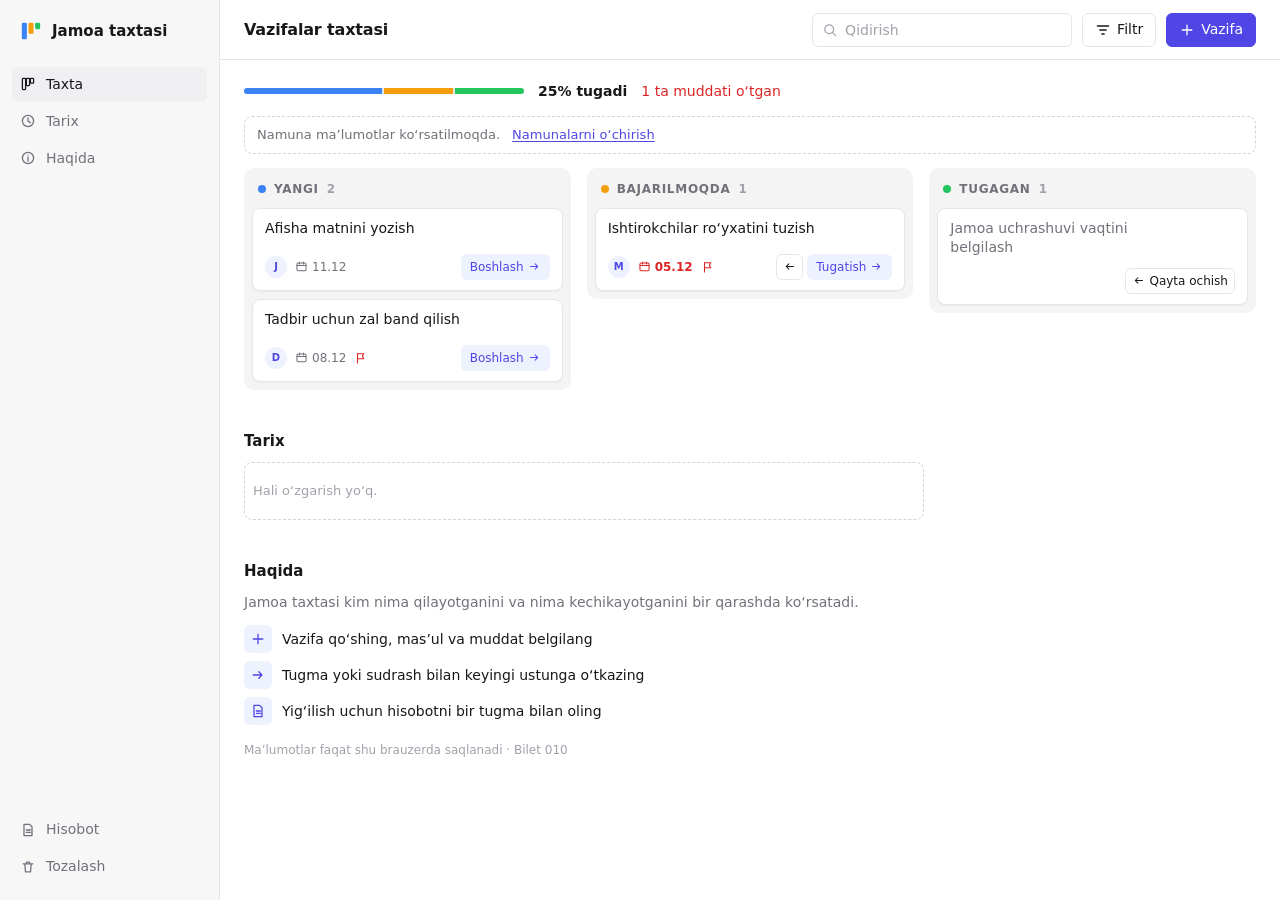
==== index.html @ febeae32 "dizayn v3: ilova ko'rinishi, oq minimal uslub, kam matn - chap menyu, yuqori panel (qidiruv, filtr, " ====
<!doctype html>
<html lang="uz">
<head>
  <meta charset="utf-8">
  <meta name="viewport" content="width=device-width, initial-scale=1, viewport-fit=cover">
  <title>Jamoa taxtasi</title>
  <meta name="description" content="Jamoa vazifalarini Yangi, Bajarilmoqda va Tugagan ustunlarida kuzatish (Bilet 010).">
  <link rel="stylesheet" href="style.css">
</head>
<body>
  <a class="skip" href="#taxta">Taxtaga o‘tish</a>

  <div class="app">
    <!-- Chap menyu -->
    <aside class="side">
      <a class="brand" href="#taxta">
        <svg class="brand__mark" viewBox="0 0 24 24" aria-hidden="true">
          <rect x="2" y="3" width="5.5" height="18" rx="1.5" class="m1"/>
          <rect x="9.25" y="3" width="5.5" height="12" rx="1.5" class="m2"/>
          <rect x="16.5" y="3" width="5.5" height="7" rx="1.5" class="m3"/>
        </svg>
        Jamoa taxtasi
      </a>

      <nav class="nav" aria-label="Asosiy menyu">
        <ul>
          <li><a href="#taxta" aria-current="true">
            <svg viewBox="0 0 20 20" aria-hidden="true"><rect x="3" y="3" width="4" height="14" rx="1"/><rect x="8" y="3" width="4" height="9" rx="1"/><rect x="13" y="3" width="4" height="6" rx="1"/></svg>
            Taxta</a></li>
          <li><a href="#tarix">
            <svg viewBox="0 0 20 20" aria-hidden="true"><circle cx="10" cy="10" r="7"/><path d="M10 6v4l3 2"/></svg>
            Tarix</a></li>
          <li><a href="#haqida">
            <svg viewBox="0 0 20 20" aria-hidden="true"><circle cx="10" cy="10" r="7"/><path d="M10 9v5M10 6.5v.01"/></svg>
            Haqida</a></li>
        </ul>
      </nav>

      <div class="side__foot">
        <button type="button" id="report-open" class="side-btn">
          <svg viewBox="0 0 20 20" aria-hidden="true"><path d="M5 3h7l3 3v11H5z"/><path d="M8 10h5M8 13h5"/></svg>
          Hisobot</button>
        <button type="button" id="reset" class="side-btn">
          <svg viewBox="0 0 20 20" aria-hidden="true"><path d="M4 6h12M8 6V4h4v2M6 6l.8 10h6.4L14 6"/></svg>
          Tozalash</button>
        <div id="reset-confirm" class="confirm" hidden>
          <p>Barcha vazifalar o‘chirilsinmi?</p>
          <div class="confirm__row">
            <button type="button" id="reset-yes" class="btn btn--danger btn--sm">O‘chirish</button>
            <button type="button" id="reset-no" class="btn btn--sm">Bekor</button>
          </div>
        </div>
      </div>
    </aside>

    <div class="main">
      <!-- Yuqori panel -->
      <header class="topbar">
        <h1 id="board-title">Vazifalar taxtasi</h1>

        <div class="search">
          <label for="f-q" class="sr-only">Qidirish</label>
          <svg viewBox="0 0 20 20" aria-hidden="true"><circle cx="9" cy="9" r="5.5"/><path d="M13 13l4 4"/></svg>
          <input id="f-q" type="search" autocomplete="off" placeholder="Qidirish">
        </div>

        <div class="filter-wrap">
          <button type="button" id="filter-btn" class="btn" aria-expanded="false" aria-controls="filter-pop">
            <svg viewBox="0 0 20 20" aria-hidden="true"><path d="M3 5h14M6 10h8M8.5 15h3"/></svg>
            Filtr <span id="filter-count" class="count-badge" hidden></span>
          </button>
          <div id="filter-pop" class="pop" hidden>
            <div class="field">
              <label for="f-who" class="field-label">Mas’ul</label>
              <select id="f-who"><option value="">Hammasi</option></select>
            </div>
            <div class="field">
              <label for="f-pr" class="field-label">Muhimlik</label>
              <select id="f-pr">
                <option value="">Hammasi</option>
                <option value="yuqori">Yuqori</option>
                <option value="orta">O‘rta</option>
                <option value="past">Past</option>
              </select>
            </div>
            <button type="button" id="f-clear" class="btn btn--sm" hidden>Filtrni tozalash</button>
          </div>
        </div>

        <button type="button" id="add-open" class="btn btn--primary add-btn">
          <svg viewBox="0 0 20 20" aria-hidden="true"><path d="M10 4v12M4 10h12"/></svg>
          <span>Vazifa</span>
        </button>
      </header>

      <main class="content">
        <section id="taxta" class="board" aria-labelledby="board-title">
          <div class="statusbar">
            <div class="progress__bar" aria-hidden="true">
              <span id="seg-new" class="seg seg--new"></span>
              <span id="seg-doing" class="seg seg--doing"></span>
              <span id="seg-done" class="seg seg--done"></span>
            </div>
            <span id="progress-text" class="progress-text">—</span>
            <span id="late-chip" class="late-chip" hidden></span>
            <span id="f-result" class="f-result" aria-live="polite"></span>
          </div>

          <div id="sample-note" class="banner" hidden>
            <span>Namuna ma’lumotlar ko‘rsatilmoqda.</span>
            <button type="button" id="sample-clear" class="link-btn">Namunalarni o‘chirish</button>
          </div>
          <p id="storage-warning" class="banner banner--error" hidden>Brauzer xotirasi ishlamayapti — o‘zgarishlar saqlanmaydi.</p>

          <div class="tabs" role="tablist" aria-label="Ustunlar">
            <button type="button" role="tab" id="tab-new" class="tab" data-tab="new" aria-controls="col-new">Yangi <span id="tc-new">0</span></button>
            <button type="button" role="tab" id="tab-doing" class="tab" data-tab="doing" aria-controls="col-doing">Bajarilmoqda <span id="tc-doing">0</span></button>
            <button type="button" role="tab" id="tab-done" class="tab" data-tab="done" aria-controls="col-done">Tugagan <span id="tc-done">0</span></button>
          </div>

          <div class="columns" id="columns" data-tab="new">
            <section class="col col--new" id="col-new" aria-labelledby="h-new" data-status="new">
              <header class="col__head">
                <h2 id="h-new"><span class="dot" aria-hidden="true"></span>Yangi</h2>
                <span class="col__count" id="count-new" aria-label="Yangi ustunidagi vazifalar soni">0</span>
              </header>
              <ul class="list" id="list-new"></ul>
            </section>
            <section class="col col--doing" id="col-doing" aria-labelledby="h-doing" data-status="doing">
              <header class="col__head">
                <h2 id="h-doing"><span class="dot" aria-hidden="true"></span>Bajarilmoqda</h2>
                <span class="col__count" id="count-doing" aria-label="Bajarilmoqda ustunidagi vazifalar soni">0</span>
              </header>
              <ul class="list" id="list-doing"></ul>
            </section>
            <section class="col col--done" id="col-done" aria-labelledby="h-done" data-status="done">
              <header class="col__head">
                <h2 id="h-done"><span class="dot" aria-hidden="true"></span>Tugagan</h2>
                <span class="col__count" id="count-done" aria-label="Tugagan ustunidagi vazifalar soni">0</span>
              </header>
              <ul class="list" id="list-done"></ul>
            </section>
          </div>
        </section>

        <section id="tarix" class="section" aria-labelledby="history-title">
          <h2 id="history-title" class="section__title">Tarix</h2>
          <ol id="history-list" class="history"></ol>
        </section>

        <section id="haqida" class="section" aria-labelledby="about-title">
          <h2 id="about-title" class="section__title">Haqida</h2>
          <p class="about__lead">Jamoa taxtasi kim nima qilayotganini va nima kechikayotganini bir qarashda ko‘rsatadi.</p>
          <ul class="about">
            <li><span class="about__icon" aria-hidden="true"><svg viewBox="0 0 20 20"><path d="M10 4v12M4 10h12"/></svg></span>Vazifa qo‘shing, mas’ul va muddat belgilang</li>
            <li><span class="about__icon" aria-hidden="true"><svg viewBox="0 0 20 20"><path d="M4 10h11M11 6l4 4-4 4"/></svg></span>Tugma yoki sudrash bilan keyingi ustunga o‘tkazing</li>
            <li><span class="about__icon" aria-hidden="true"><svg viewBox="0 0 20 20"><path d="M5 3h7l3 3v11H5z"/><path d="M8 10h5M8 13h5"/></svg></span>Yig‘ilish uchun hisobotni bir tugma bilan oling</li>
          </ul>
          <p class="footnote">Ma’lumotlar faqat shu brauzerda saqlanadi · Bilet 010</p>
        </section>
      </main>
    </div>
  </div>

  <!-- Qo'shish / tahrirlash paneli -->
  <div id="drawer" class="drawer" hidden>
    <div class="drawer__backdrop" data-close></div>
    <aside class="drawer__panel" role="dialog" aria-modal="true" aria-labelledby="drawer-title">
      <div class="drawer__head">
        <h2 id="drawer-title">Yangi vazifa</h2>
        <button type="button" class="icon-btn" data-close aria-label="Yopish">
          <svg viewBox="0 0 20 20" aria-hidden="true"><path d="M5 5l10 10M15 5L5 15"/></svg>
        </button>
      </div>
      <form id="add-form" class="form" novalidate>
        <div class="field">
          <label for="title" class="field-label">Nom</label>
          <input id="title" name="title" type="text" autocomplete="off" maxlength="120"
                 placeholder="Masalan: Hisobotni tayyorlash" aria-describedby="title-error">
          <p id="title-error" class="error" role="alert"></p>
        </div>
        <div class="field">
          <label for="assignee" class="field-label">Mas’ul <span class="opt">ixtiyoriy</span></label>
          <input id="assignee" type="text" list="assignee-list" autocomplete="off" maxlength="40" aria-describedby="assignee-error">
          <p id="assignee-error" class="error" role="alert"></p>
        </div>
        <div class="form__row">
          <div class="field">
            <label for="priority" class="field-label">Muhimlik</label>
            <select id="priority">
              <option value="yuqori">Yuqori</option>
              <option value="orta" selected>O‘rta</option>
              <option value="past">Past</option>
            </select>
          </div>
          <div class="field">
            <label for="due" class="field-label">Muddat <span class="opt">ixtiyoriy</span></label>
            <input id="due" type="date" aria-describedby="due-error">
            <p id="due-error" class="error" role="alert"></p>
          </div>
        </div>
        <datalist id="assignee-list"></datalist>
        <div class="form__actions">
          <button type="submit" id="drawer-submit" class="btn btn--primary">Qo‘shish</button>
          <button type="button" class="btn" data-close>Bekor qilish</button>
        </div>
      </form>
    </aside>
  </div>

  <!-- Hisobot oynasi -->
  <div id="report" class="modal" hidden>
    <div class="modal__box" role="dialog" aria-modal="true" aria-labelledby="report-title">
      <div class="modal__head">
        <h2 id="report-title">Yig‘ilish uchun hisobot</h2>
        <button type="button" id="report-close" class="icon-btn" aria-label="Yopish">
          <svg viewBox="0 0 20 20" aria-hidden="true"><path d="M5 5l10 10M15 5L5 15"/></svg>
        </button>
      </div>
      <label for="report-text" class="sr-only">Hisobot matni</label>
      <textarea id="report-text" readonly rows="14"></textarea>
      <div class="modal__actions">
        <button type="button" id="report-copy" class="btn btn--primary">Nusxalash</button>
        <span id="report-msg" class="muted" role="status" aria-live="polite"></span>
      </div>
    </div>
  </div>

  <div id="toast" class="toast" role="status" aria-live="polite" hidden>
    <span id="toast-text"></span>
    <button type="button" id="toast-undo" class="toast__btn">Bekor qilish</button>
  </div>

  <script src="logic.js"></script>
  <script src="script.js"></script>
</body>
</html>
---- style.css ----
/* Jamoa taxtasi — ilova ko'rinishi, oq minimal uslub.
   Tuzilish: chap menyu | (yuqori panel + taxta). Rang faqat ma'no tashiganda. */
:root {
  --bg: #ffffff;
  --side: #f7f7f8;
  --lane: #f4f4f5;
  --surface: #ffffff;
  --ink: #18181b;
  --muted: #71717a;
  --faint: #a1a1aa;
  --line: #e6e6e9;
  --line-strong: #d4d4d8;
  --hover: #f0f0f2;
  --primary: #4f46e5;
  --primary-hover: #4338ca;
  --primary-soft: #eef2ff;
  --on-primary: #ffffff;
  --new: #3b82f6;
  --doing: #f59e0b;
  --done: #22c55e;
  --error: #dc2626;
  --error-soft: #fef2f2;
  --shadow: 0 12px 32px rgba(24, 24, 27, .14);
  --font: system-ui, -apple-system, "Segoe UI", Roboto, Ubuntu, "Noto Sans", Arial, sans-serif;
  color-scheme: light;
}
@media (prefers-color-scheme: dark) {
  :root {
    --bg: #0f0f11; --side: #141417; --lane: #151518; --surface: #1c1c20; --ink: #f4f4f5;
    --muted: #a1a1aa; --faint: #71717a; --line: #27272a; --line-strong: #3f3f46; --hover: #232327;
    --primary: #818cf8; --primary-hover: #a5b4fc; --primary-soft: #1e1b4b; --on-primary: #0f0f11;
    --error: #f87171; --error-soft: #2a1215; --shadow: 0 12px 32px rgba(0, 0, 0, .5);
    color-scheme: dark;
  }
}

* { box-sizing: border-box; }
[hidden] { display: none !important; }
html { scroll-behavior: smooth; scroll-padding-top: 72px; }
body { margin: 0; font: 14px/1.5 var(--font); color: var(--ink); background: var(--bg); -webkit-font-smoothing: antialiased; }
:focus-visible { outline: 2px solid var(--primary); outline-offset: 2px; border-radius: 6px; }
.sr-only { position: absolute; width: 1px; height: 1px; padding: 0; margin: -1px; overflow: hidden; clip: rect(0 0 0 0); white-space: nowrap; border: 0; }
.skip { position: absolute; left: -999px; top: 8px; z-index: 100; background: var(--surface); color: var(--ink); padding: 8px 12px; border-radius: 6px; }
.skip:focus { left: 8px; }
.muted { color: var(--muted); }

/* Chiziqli ikonkalar */
.nav svg, .side-btn svg, .btn svg, .icon-btn svg, .search svg, .about__icon svg, .due svg, .flag svg, .move svg {
  fill: none; stroke: currentColor; stroke-width: 1.6; stroke-linecap: round; stroke-linejoin: round;
}

/* ---------- Karkas ---------- */
.app { display: grid; grid-template-columns: 220px minmax(0, 1fr); min-height: 100vh; }
.main { min-width: 0; display: flex; flex-direction: column; }

/* Chap menyu */
.side {
  position: sticky; top: 0; height: 100vh; display: flex; flex-direction: column; gap: 20px;
  padding: 16px 12px; background: var(--side); border-right: 1px solid var(--line);
}
.brand { display: flex; align-items: center; gap: 10px; padding: 4px 8px; font-weight: 700; font-size: 15px; color: var(--ink); text-decoration: none; }
.brand__mark { width: 22px; height: 22px; flex: none; }
.brand__mark .m1 { fill: var(--new); } .brand__mark .m2 { fill: var(--doing); } .brand__mark .m3 { fill: var(--done); }
.nav ul { list-style: none; margin: 0; padding: 0; display: grid; gap: 2px; }
.nav a, .side-btn {
  display: flex; align-items: center; gap: 10px; width: 100%; padding: 7px 8px; border-radius: 6px;
  color: var(--muted); text-decoration: none; font: inherit; font-weight: 500; background: none; border: 0; cursor: pointer; text-align: left;
}
.nav a:hover, .side-btn:hover { background: var(--hover); color: var(--ink); }
.nav a[aria-current="true"] { background: var(--hover); color: var(--ink); }
.nav svg, .side-btn svg { width: 16px; height: 16px; flex: none; }
.side__foot { margin-top: auto; display: grid; gap: 2px; }
.confirm { margin-top: 6px; padding: 10px; border: 1px solid var(--line); border-radius: 8px; background: var(--surface); }
.confirm p { margin: 0 0 8px; font-size: 13px; font-weight: 500; }
.confirm__row { display: flex; gap: 6px; }

/* Yuqori panel */
.topbar {
  position: sticky; top: 0; z-index: 20; display: flex; align-items: center; gap: 10px;
  min-height: 60px; padding: 10px 24px; background: var(--bg); border-bottom: 1px solid var(--line);
}
.topbar h1 { margin: 0 auto 0 0; font-size: 16px; font-weight: 600; letter-spacing: -.01em; white-space: nowrap; }
.search { position: relative; width: 260px; }
.search svg { position: absolute; left: 10px; top: 50%; width: 16px; height: 16px; transform: translateY(-50%); color: var(--faint); pointer-events: none; }
.filter-wrap { position: relative; }
.count-badge { min-width: 18px; height: 18px; padding: 0 5px; border-radius: 9px; background: var(--primary); color: var(--on-primary); font-size: 11px; font-weight: 700; display: inline-grid; place-items: center; }
.pop {
  position: absolute; right: 0; top: calc(100% + 6px); z-index: 30; width: 240px; display: grid; gap: 12px;
  padding: 12px; background: var(--surface); border: 1px solid var(--line); border-radius: 10px; box-shadow: var(--shadow);
}

/* Maydonlar va tugmalar */
input[type="text"], input[type="search"], input[type="date"], select {
  width: 100%; height: 34px; padding: 0 10px; font: inherit; color: var(--ink);
  background: var(--surface); border: 1px solid var(--line); border-radius: 6px;
}
input::placeholder { color: var(--faint); }
input:hover, select:hover { border-color: var(--line-strong); }
input:focus-visible, select:focus-visible { outline: 2px solid var(--primary); outline-offset: -1px; }
input[aria-invalid="true"] { border-color: var(--error); }
.search input[type="search"] { padding-left: 32px; }
.field { display: grid; gap: 6px; min-width: 0; }
.field-label { font-size: 13px; font-weight: 500; }
.opt { color: var(--faint); font-weight: 400; }
.error { margin: 0; font-size: 12.5px; font-weight: 500; color: var(--error); }
.error:empty { display: none; }

.btn {
  display: inline-flex; align-items: center; justify-content: center; gap: 6px; height: 34px; padding: 0 12px;
  font: inherit; font-weight: 500; white-space: nowrap; color: var(--ink); cursor: pointer;
  background: var(--surface); border: 1px solid var(--line); border-radius: 6px;
}
.btn:hover { background: var(--hover); }
.btn svg { width: 16px; height: 16px; }
.btn--primary { background: var(--primary); border-color: var(--primary); color: var(--on-primary); }
.btn--primary:hover { background: var(--primary-hover); border-color: var(--primary-hover); }
.btn--danger { background: var(--error); border-color: var(--error); color: #fff; }
.btn--danger:hover { background: var(--error); opacity: .9; }
.btn--sm { height: 28px; padding: 0 10px; font-size: 13px; }
.icon-btn { width: 28px; height: 28px; display: grid; place-items: center; padding: 0; border: 0; border-radius: 6px; background: transparent; color: var(--muted); cursor: pointer; }
.icon-btn svg { width: 16px; height: 16px; }
.icon-btn:hover { background: var(--hover); color: var(--ink); }
.icon-btn--danger:hover { color: var(--error); }
.link-btn { font: inherit; font-weight: 500; color: var(--primary); background: none; border: 0; padding: 0; cursor: pointer; text-decoration: underline; text-underline-offset: 2px; }

/* ---------- Taxta ---------- */
.content { display: grid; gap: 40px; padding: 20px 24px 64px; }
.board { display: grid; gap: 14px; }

.statusbar { display: flex; flex-wrap: wrap; align-items: center; gap: 8px 14px; min-height: 22px; }
.progress__bar { display: flex; gap: 2px; flex: 0 1 280px; height: 6px; border-radius: 3px; overflow: hidden; background: var(--line); }
.seg { display: block; height: 100%; flex: 0 0 auto; transition: flex-grow .3s ease; }
.seg--new { background: var(--new); } .seg--doing { background: var(--doing); } .seg--done { background: var(--done); }
.progress-text { font-weight: 600; font-variant-numeric: tabular-nums; }
.late-chip { color: var(--error); font-weight: 500; }
.f-result { color: var(--muted); }
.f-result:empty { display: none; }

.banner { display: flex; flex-wrap: wrap; align-items: center; gap: 4px 12px; margin: 0; padding: 8px 12px; font-size: 13px; color: var(--muted); border: 1px dashed var(--line-strong); border-radius: 8px; }
.banner--error { color: var(--error); border-color: var(--error); }

.columns { display: grid; grid-template-columns: repeat(3, minmax(0, 1fr)); gap: 16px; align-items: start; }
.col { min-width: 0; padding: 8px; background: var(--lane); border-radius: 10px; transition: box-shadow .15s ease; }
.col__head { display: flex; align-items: center; gap: 8px; padding: 4px 6px 10px; }
.col__head h2 { margin: 0; display: flex; align-items: center; gap: 8px; font-size: 12px; font-weight: 600; letter-spacing: .06em; text-transform: uppercase; color: var(--muted); }
.dot { width: 8px; height: 8px; border-radius: 50%; }
.col--new .dot { background: var(--new); } .col--doing .dot { background: var(--doing); } .col--done .dot { background: var(--done); }
.col__count { font-size: 12px; font-weight: 600; color: var(--faint); font-variant-numeric: tabular-nums; }

.list { list-style: none; margin: 0; padding: 0; display: grid; gap: 8px; }
.empty { padding: 18px 8px; text-align: center; font-size: 13px; color: var(--faint); border: 1px dashed var(--line-strong); border-radius: 8px; }

/* Karta */
.task {
  display: grid; gap: 10px; padding: 10px 12px; background: var(--surface);
  border: 1px solid var(--line); border-radius: 8px; box-shadow: 0 1px 2px rgba(24, 24, 27, .04);
}
.task:hover { border-color: var(--line-strong); }
.task[draggable="true"] { cursor: grab; }
.task__top { display: flex; align-items: flex-start; gap: 6px; }
.task__title { flex: 1; margin: 0; font-weight: 500; line-height: 1.4; overflow-wrap: anywhere; }
.col--done .task__title { color: var(--muted); }
.task__tools { display: flex; gap: 0; margin: -3px -6px 0 0; opacity: 0; transition: opacity .12s ease; }
.task:hover .task__tools, .task:focus-within .task__tools { opacity: 1; }
@media (hover: none) { .task__tools { opacity: 1; } }

.task__bottom { display: flex; flex-wrap: wrap; align-items: center; gap: 8px; min-height: 26px; }
.avatar { width: 22px; height: 22px; flex: none; border-radius: 50%; display: grid; place-items: center; font-size: 10px; font-weight: 700; color: var(--primary); background: var(--primary-soft); }
.due { display: inline-flex; align-items: center; gap: 4px; font-size: 12px; color: var(--muted); font-variant-numeric: tabular-nums; }
.due svg { width: 13px; height: 13px; }
.task.is-late .due { color: var(--error); font-weight: 600; }
.flag { display: inline-flex; color: var(--error); }
.flag svg { width: 14px; height: 14px; }
.task__actions { display: flex; gap: 4px; margin-left: auto; }
.move {
  display: inline-flex; align-items: center; gap: 4px; height: 26px; padding: 0 8px; font: inherit; font-size: 12px; font-weight: 500;
  color: var(--ink); background: var(--surface); border: 1px solid var(--line); border-radius: 6px; cursor: pointer; white-space: nowrap;
}
.move:hover { background: var(--hover); }
.move svg { width: 13px; height: 13px; }
.move--fwd { color: var(--primary); border-color: transparent; background: var(--primary-soft); }
.move--fwd:hover { background: var(--primary-soft); border-color: var(--primary); }
.move--back { padding: 0 6px; }

.task.just-moved { animation: arrive .7s ease; }
@keyframes arrive { from { box-shadow: 0 0 0 2px var(--primary); } to { box-shadow: 0 0 0 0 transparent; } }
.task.is-dragging { opacity: .45; }
.col.drop-ok { box-shadow: inset 0 0 0 2px var(--primary); }
.col.drop-no { box-shadow: inset 0 0 0 2px var(--error); position: relative; }
.col.drop-no::after {
  content: "Bu ustunga o‘tkazib bo‘lmaydi"; position: absolute; left: 8px; right: 8px; bottom: 8px; padding: 6px 8px;
  text-align: center; font-size: 12px; font-weight: 600; color: #fff; background: var(--error); border-radius: 6px;
}

.tabs { display: none; }

/* ---------- Tarix va Haqida ---------- */
.section { max-width: 680px; }
.section__title { margin: 0 0 10px; font-size: 15px; font-weight: 600; }
.history { list-style: none; margin: 0; padding: 0; }
.history__item { display: grid; grid-template-columns: 96px minmax(0, 1fr); gap: 12px; padding: 7px 0; border-bottom: 1px solid var(--line); font-size: 13px; overflow-wrap: anywhere; }
.history__item:last-child { border-bottom: 0; }
.history__time { color: var(--faint); font-variant-numeric: tabular-nums; }
.history .empty { text-align: left; }
.about__lead { margin: 0 0 12px; color: var(--muted); }
.about { list-style: none; margin: 0; padding: 0; display: grid; gap: 8px; }
.about li { display: flex; align-items: center; gap: 10px; }
.about__icon { width: 28px; height: 28px; flex: none; display: grid; place-items: center; border-radius: 6px; color: var(--primary); background: var(--primary-soft); }
.about__icon svg { width: 16px; height: 16px; }
.footnote { margin: 16px 0 0; font-size: 12px; color: var(--faint); }

/* ---------- Panel (qo'shish / tahrir) ---------- */
.drawer { position: fixed; inset: 0; z-index: 60; }
.drawer__backdrop { position: absolute; inset: 0; background: rgba(24, 24, 27, .28); animation: fade .15s ease; }
.drawer__panel {
  position: absolute; top: 0; right: 0; bottom: 0; width: min(420px, 100%); display: flex; flex-direction: column; gap: 20px;
  padding: 20px 20px calc(20px + env(safe-area-inset-bottom, 0px)); overflow-y: auto;
  background: var(--surface); border-left: 1px solid var(--line); box-shadow: var(--shadow); animation: slide .18s ease;
}
.drawer__head { display: flex; align-items: center; justify-content: space-between; }
.drawer__head h2 { margin: 0; font-size: 16px; font-weight: 600; }
.form { display: grid; gap: 16px; }
.form__row { display: grid; grid-template-columns: 1fr 1fr; gap: 12px; }
.form__actions { display: flex; gap: 8px; padding-top: 4px; }
@keyframes slide { from { transform: translateX(24px); opacity: 0; } to { transform: none; opacity: 1; } }
@keyframes fade { from { opacity: 0; } to { opacity: 1; } }

/* ---------- Hisobot oynasi ---------- */
.modal { position: fixed; inset: 0; z-index: 70; display: grid; place-items: center; padding: 16px; background: rgba(24, 24, 27, .4); }
.modal__box { width: min(600px, 100%); max-height: calc(100vh - 32px); overflow: auto; display: grid; gap: 12px; padding: 18px; color: var(--ink); background: var(--surface); border-radius: 12px; box-shadow: var(--shadow); }
.modal__head { display: flex; align-items: center; justify-content: space-between; }
.modal__head h2 { margin: 0; font-size: 16px; font-weight: 600; }
.modal textarea { width: 100%; padding: 12px; font: 12.5px/1.6 ui-monospace, "SFMono-Regular", Menlo, Consolas, monospace; color: var(--ink); background: var(--lane); border: 1px solid var(--line); border-radius: 8px; resize: vertical; }
.modal__actions { display: flex; flex-wrap: wrap; align-items: center; gap: 12px; }

/* ---------- Xabar (bekor qilish) ---------- */
.toast {
  position: fixed; left: 50%; bottom: calc(20px + env(safe-area-inset-bottom, 0px)); z-index: 80; transform: translateX(-50%);
  display: flex; align-items: center; gap: 12px; max-width: min(520px, calc(100% - 32px)); padding: 8px 8px 8px 14px;
  font-size: 13.5px; font-weight: 500; color: var(--bg); background: var(--ink); border-radius: 10px; box-shadow: var(--shadow);
}
.toast span { overflow-wrap: anywhere; }
.toast__btn { flex: none; padding: 5px 10px; font: inherit; font-weight: 600; color: inherit; background: transparent; border: 1px solid currentColor; border-radius: 6px; cursor: pointer; opacity: .9; }
.toast__btn:hover { opacity: 1; }

@media (prefers-reduced-motion: reduce) {
  html { scroll-behavior: auto; }
  .seg, .col, .task__tools { transition: none; }
  .task.just-moved, .drawer__panel, .drawer__backdrop { animation: none; }
}

/* ---------- Planshet: menyu tepaga ---------- */
@media (max-width: 1023px) {
  .app { grid-template-columns: 1fr; grid-template-rows: auto 1fr; }
  .side {
    position: static; height: auto; flex-direction: row; flex-wrap: wrap; align-items: center; gap: 8px 16px;
    padding: 8px 16px; border-right: 0; border-bottom: 1px solid var(--line);
  }
  .nav ul { display: flex; }
  .side__foot { margin: 0 0 0 auto; display: flex; position: relative; }
  .nav a, .side-btn { width: auto; }
  .confirm { position: absolute; right: 0; top: calc(100% + 6px); z-index: 40; width: 240px; box-shadow: var(--shadow); }
  .topbar { padding: 10px 16px; }
  .content { padding: 16px 16px 64px; }
  .search { width: 220px; }
}

/* ---------- Telefon ---------- */
@media (max-width: 640px) {
  .side { padding: 8px 12px; }
  .brand { padding: 4px; }
  .nav { order: 3; flex-basis: 100%; }
  .nav ul { justify-content: space-between; }
  .side-btn svg { display: none; }
  .topbar { flex-wrap: wrap; }
  .topbar h1 { display: none; }
  .search { flex: 1 1 auto; width: auto; }
  input[type="text"], input[type="search"], input[type="date"], select, .btn { height: 40px; }
  /* "+ Vazifa" — pastki o'ng burchakdagi suzuvchi tugma */
  .add-btn {
    position: fixed; right: 16px; bottom: calc(16px + env(safe-area-inset-bottom, 0px)); z-index: 50;
    height: 52px; padding: 0 20px; border-radius: 26px; box-shadow: var(--shadow); font-weight: 600;
  }
  .toast { bottom: calc(80px + env(safe-area-inset-bottom, 0px)); }
  .content { gap: 32px; padding-bottom: 96px; }
  .columns { grid-template-columns: 1fr; }
  .tabs { display: grid; grid-template-columns: repeat(3, minmax(0, 1fr)); gap: 2px; padding: 3px; background: var(--lane); border-radius: 8px; }
  .tab { height: 34px; padding: 0 4px; font: inherit; font-size: 13px; font-weight: 500; white-space: nowrap; color: var(--muted); background: transparent; border: 0; border-radius: 6px; cursor: pointer; }
  .tab span { color: var(--faint); font-variant-numeric: tabular-nums; margin-left: 2px; }
  .tab[aria-selected="true"] { color: var(--ink); background: var(--surface); box-shadow: 0 1px 2px rgba(24, 24, 27, .08); }
  .columns[data-tab="new"] .col:not(.col--new),
  .columns[data-tab="doing"] .col:not(.col--doing),
  .columns[data-tab="done"] .col:not(.col--done) { display: none; }
  .col__head { display: none; }
  .task__tools { opacity: 1; }
  .icon-btn { width: 36px; height: 36px; }
  .move { height: 32px; padding: 0 10px; font-size: 13px; }
  .history__item { grid-template-columns: 1fr; gap: 0; }
  .form__row { grid-template-columns: 1fr; }
}
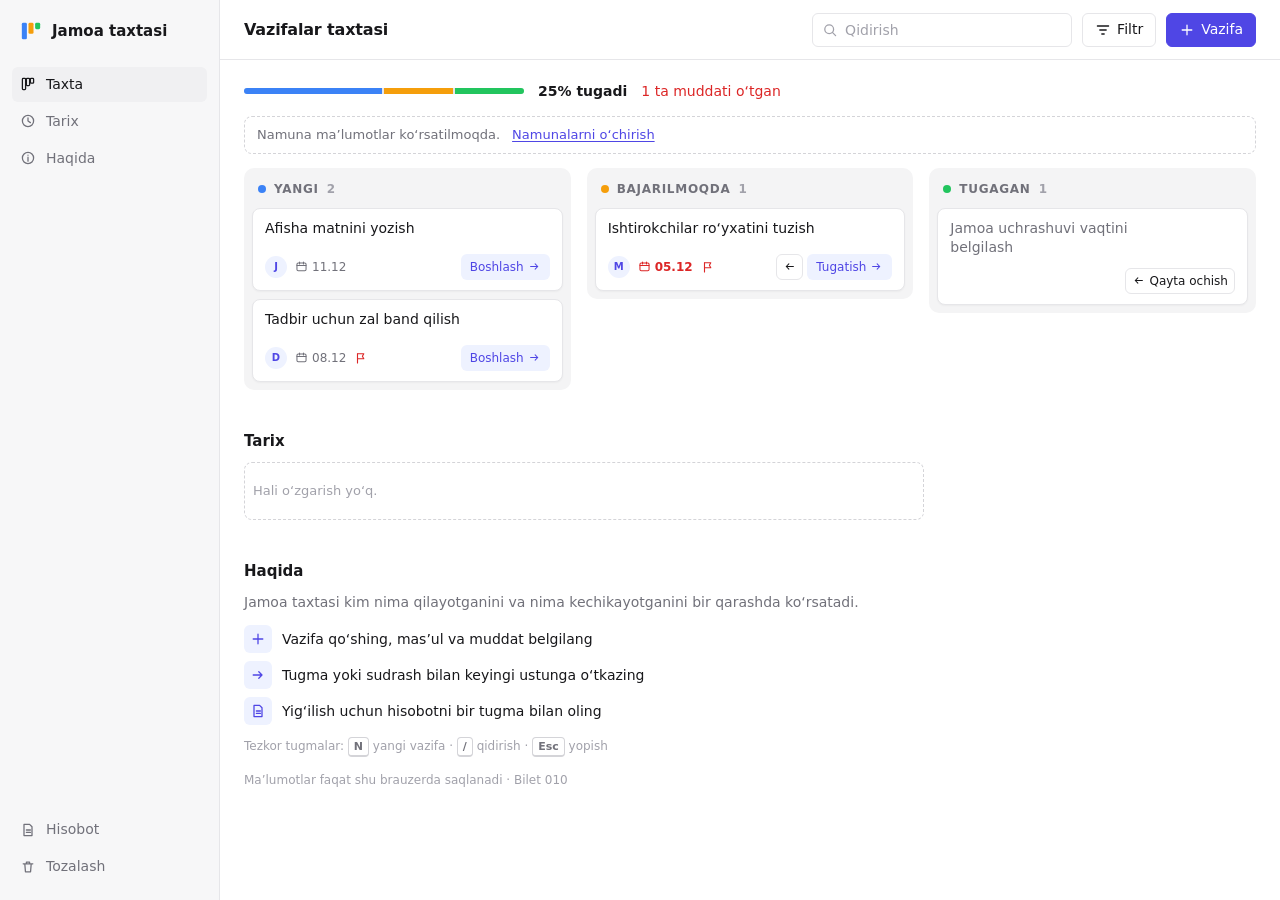
==== commit 06f2b436: "ux: animatsiyalar (panel, oyna, filtr, xabar, karta) va tezkor tugmalar N, / - yopilishda haqiqiy el" ====
--- a/index.html
+++ b/index.html
@@ -61,7 +61,7 @@
         <div class="search">
           <label for="f-q" class="sr-only">Qidirish</label>
           <svg viewBox="0 0 20 20" aria-hidden="true"><circle cx="9" cy="9" r="5.5"/><path d="M13 13l4 4"/></svg>
-          <input id="f-q" type="search" autocomplete="off" placeholder="Qidirish">
+          <input id="f-q" type="search" autocomplete="off" placeholder="Qidirish" title="Qidirish (/)">
         </div>
 
         <div class="filter-wrap">
@@ -87,7 +87,7 @@
           </div>
         </div>
 
-        <button type="button" id="add-open" class="btn btn--primary add-btn">
+        <button type="button" id="add-open" class="btn btn--primary add-btn" title="Yangi vazifa (N)">
           <svg viewBox="0 0 20 20" aria-hidden="true"><path d="M10 4v12M4 10h12"/></svg>
           <span>Vazifa</span>
         </button>
@@ -156,6 +156,7 @@
             <li><span class="about__icon" aria-hidden="true"><svg viewBox="0 0 20 20"><path d="M4 10h11M11 6l4 4-4 4"/></svg></span>Tugma yoki sudrash bilan keyingi ustunga o‘tkazing</li>
             <li><span class="about__icon" aria-hidden="true"><svg viewBox="0 0 20 20"><path d="M5 3h7l3 3v11H5z"/><path d="M8 10h5M8 13h5"/></svg></span>Yig‘ilish uchun hisobotni bir tugma bilan oling</li>
           </ul>
+          <p class="shortcuts">Tezkor tugmalar: <kbd>N</kbd> yangi vazifa · <kbd>/</kbd> qidirish · <kbd>Esc</kbd> yopish</p>
           <p class="footnote">Ma’lumotlar faqat shu brauzerda saqlanadi · Bilet 010</p>
         </section>
       </main>
--- a/style.css
+++ b/style.css
@@ -243,10 +243,37 @@
 .toast__btn { flex: none; padding: 5px 10px; font: inherit; font-weight: 600; color: inherit; background: transparent; border: 1px solid currentColor; border-radius: 6px; cursor: pointer; opacity: .9; }
 .toast__btn:hover { opacity: 1; }
 
+/* ---------- Animatsiyalar: qisqa, hech narsani kutdirmaydi ---------- */
+/* Yopilish — haqiqiy element darhol yopiladi, uning "soya nusxasi" chiqib ketadi */
+.drawer--ghost, .modal--ghost { pointer-events: none; }
+.drawer--ghost .drawer__panel { animation: slide-out .18s ease forwards; }
+.drawer--ghost .drawer__backdrop { animation: fade-out .18s ease forwards; }
+.modal:not(.modal--ghost) { animation: fade .16s ease; }
+.modal:not(.modal--ghost) .modal__box { animation: modal-in .18s cubic-bezier(.2, .9, .3, 1.2); }
+.modal--ghost { animation: fade-out .16s ease forwards; }
+.modal--ghost .modal__box { animation: modal-out .16s ease forwards; }
+.pop { transform-origin: top right; animation: pop-in .14s ease; }
+.toast { animation: toast-in .2s cubic-bezier(.2, .9, .3, 1.2); }
+.task.just-added { animation: card-in .26s ease, arrive .9s ease; }
+.col.drop-no { animation: shake .26s ease; }
+
+@keyframes slide-out { to { transform: translateX(32px); opacity: 0; } }
+@keyframes fade-out { to { opacity: 0; } }
+@keyframes modal-in { from { transform: translateY(8px) scale(.97); opacity: 0; } to { transform: none; opacity: 1; } }
+@keyframes modal-out { to { transform: translateY(6px) scale(.98); opacity: 0; } }
+@keyframes pop-in { from { transform: translateY(-4px) scale(.98); opacity: 0; } to { transform: none; opacity: 1; } }
+@keyframes toast-in { from { transform: translate(-50%, 12px); opacity: 0; } to { transform: translate(-50%, 0); opacity: 1; } }
+@keyframes card-in { from { transform: translateY(-6px); opacity: 0; } to { transform: none; opacity: 1; } }
+@keyframes shake { 0%, 100% { transform: none; } 25% { transform: translateX(-4px); } 75% { transform: translateX(4px); } }
+
+kbd { font: 600 11px/1 var(--font); padding: 2px 5px; color: var(--muted); background: var(--surface); border: 1px solid var(--line-strong); border-bottom-width: 2px; border-radius: 4px; }
+.shortcuts { margin: 12px 0 0; font-size: 12px; color: var(--faint); }
+
+/* Harakatni kamaytirish yoqilgan bo'lsa — hamma animatsiya o'chadi */
 @media (prefers-reduced-motion: reduce) {
   html { scroll-behavior: auto; }
-  .seg, .col, .task__tools { transition: none; }
-  .task.just-moved, .drawer__panel, .drawer__backdrop { animation: none; }
+  *, *::before, *::after { animation: none !important; transition: none !important; }
+  .drawer--ghost, .modal--ghost { display: none !important; }
 }
 
 /* ---------- Planshet: menyu tepaga ---------- */
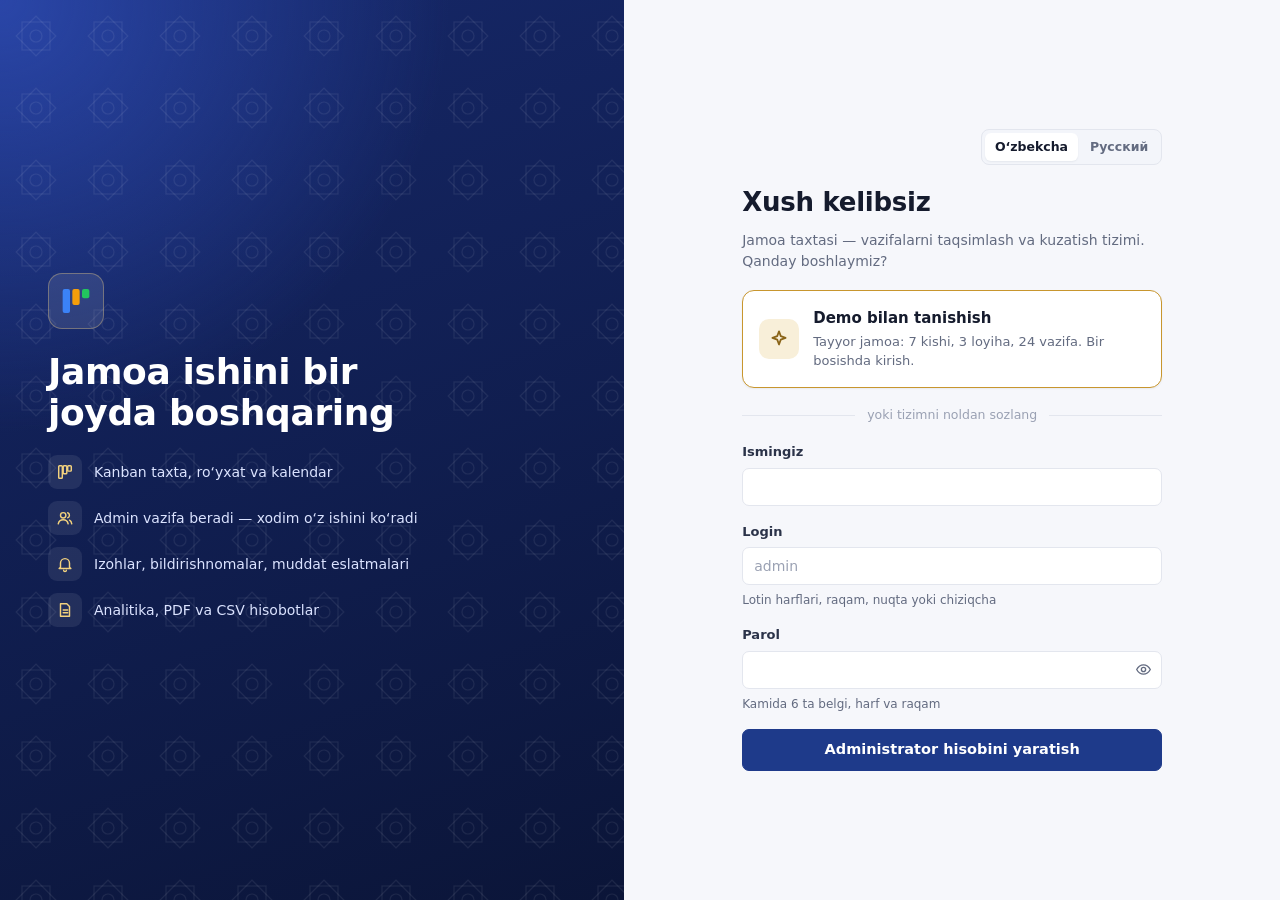
==== commit 92fa4467: "pro 1-bosqich: yadro — sha256, mantiq, ombor, auth, i18n, router, UI komponentlar, qobiq, kirish sah" ====
--- a/index.html
+++ b/index.html
@@ -3,236 +3,48 @@
 <head>
   <meta charset="utf-8">
   <meta name="viewport" content="width=device-width, initial-scale=1, viewport-fit=cover">
+  <meta name="color-scheme" content="light dark">
+  <meta name="theme-color" content="#16286a">
   <title>Jamoa taxtasi</title>
-  <meta name="description" content="Jamoa vazifalarini Yangi, Bajarilmoqda va Tugagan ustunlarida kuzatish (Bilet 010).">
-  <link rel="stylesheet" href="style.css">
+  <meta name="description" content="Jamoa vazifalarini boshqarish tizimi: administrator vazifa beradi, xodimlar o‘z ishini kuzatadi.">
+  <link rel="icon" href="data:image/svg+xml,%3Csvg xmlns='http://www.w3.org/2000/svg' viewBox='0 0 24 24'%3E%3Crect width='24' height='24' rx='6' fill='%2316286a'/%3E%3Crect x='4' y='5' width='4' height='14' rx='1' fill='%233b82f6'/%3E%3Crect x='10' y='5' width='4' height='9' rx='1' fill='%23f59e0b'/%3E%3Crect x='16' y='5' width='4' height='5' rx='1' fill='%2322c55e'/%3E%3C/svg%3E">
+  <link rel="stylesheet" href="css/tokens.css">
+  <link rel="stylesheet" href="css/components.css">
+  <link rel="stylesheet" href="css/layout.css">
+  <link rel="stylesheet" href="css/views.css">
+  <link rel="stylesheet" href="css/print.css" media="print">
 </head>
 <body>
-  <a class="skip" href="#taxta">Taxtaga o‘tish</a>
+  <a class="skip" href="#view">Asosiy qismga o‘tish</a>
+  <div id="app" class="app"></div>
+  <noscript><p style="padding:24px">Ilova ishlashi uchun JavaScript yoqilgan bo‘lishi kerak.</p></noscript>
 
-  <div class="app">
-    <!-- Chap menyu -->
-    <aside class="side">
-      <a class="brand" href="#taxta">
-        <svg class="brand__mark" viewBox="0 0 24 24" aria-hidden="true">
-          <rect x="2" y="3" width="5.5" height="18" rx="1.5" class="m1"/>
-          <rect x="9.25" y="3" width="5.5" height="12" rx="1.5" class="m2"/>
-          <rect x="16.5" y="3" width="5.5" height="7" rx="1.5" class="m3"/>
-        </svg>
-        Jamoa taxtasi
-      </a>
-
-      <nav class="nav" aria-label="Asosiy menyu">
-        <ul>
-          <li><a href="#taxta" aria-current="true">
-            <svg viewBox="0 0 20 20" aria-hidden="true"><rect x="3" y="3" width="4" height="14" rx="1"/><rect x="8" y="3" width="4" height="9" rx="1"/><rect x="13" y="3" width="4" height="6" rx="1"/></svg>
-            Taxta</a></li>
-          <li><a href="#tarix">
-            <svg viewBox="0 0 20 20" aria-hidden="true"><circle cx="10" cy="10" r="7"/><path d="M10 6v4l3 2"/></svg>
-            Tarix</a></li>
-          <li><a href="#haqida">
-            <svg viewBox="0 0 20 20" aria-hidden="true"><circle cx="10" cy="10" r="7"/><path d="M10 9v5M10 6.5v.01"/></svg>
-            Haqida</a></li>
-        </ul>
-      </nav>
-
-      <div class="side__foot">
-        <button type="button" id="report-open" class="side-btn">
-          <svg viewBox="0 0 20 20" aria-hidden="true"><path d="M5 3h7l3 3v11H5z"/><path d="M8 10h5M8 13h5"/></svg>
-          Hisobot</button>
-        <button type="button" id="reset" class="side-btn">
-          <svg viewBox="0 0 20 20" aria-hidden="true"><path d="M4 6h12M8 6V4h4v2M6 6l.8 10h6.4L14 6"/></svg>
-          Tozalash</button>
-        <div id="reset-confirm" class="confirm" hidden>
-          <p>Barcha vazifalar o‘chirilsinmi?</p>
-          <div class="confirm__row">
-            <button type="button" id="reset-yes" class="btn btn--danger btn--sm">O‘chirish</button>
-            <button type="button" id="reset-no" class="btn btn--sm">Bekor</button>
-          </div>
-        </div>
-      </div>
-    </aside>
-
-    <div class="main">
-      <!-- Yuqori panel -->
-      <header class="topbar">
-        <h1 id="board-title">Vazifalar taxtasi</h1>
-
-        <div class="search">
-          <label for="f-q" class="sr-only">Qidirish</label>
-          <svg viewBox="0 0 20 20" aria-hidden="true"><circle cx="9" cy="9" r="5.5"/><path d="M13 13l4 4"/></svg>
-          <input id="f-q" type="search" autocomplete="off" placeholder="Qidirish" title="Qidirish (/)">
-        </div>
-
-        <div class="filter-wrap">
-          <button type="button" id="filter-btn" class="btn" aria-expanded="false" aria-controls="filter-pop">
-            <svg viewBox="0 0 20 20" aria-hidden="true"><path d="M3 5h14M6 10h8M8.5 15h3"/></svg>
-            Filtr <span id="filter-count" class="count-badge" hidden></span>
-          </button>
-          <div id="filter-pop" class="pop" hidden>
-            <div class="field">
-              <label for="f-who" class="field-label">Mas’ul</label>
-              <select id="f-who"><option value="">Hammasi</option></select>
-            </div>
-            <div class="field">
-              <label for="f-pr" class="field-label">Muhimlik</label>
-              <select id="f-pr">
-                <option value="">Hammasi</option>
-                <option value="yuqori">Yuqori</option>
-                <option value="orta">O‘rta</option>
-                <option value="past">Past</option>
-              </select>
-            </div>
-            <button type="button" id="f-clear" class="btn btn--sm" hidden>Filtrni tozalash</button>
-          </div>
-        </div>
-
-        <button type="button" id="add-open" class="btn btn--primary add-btn" title="Yangi vazifa (N)">
-          <svg viewBox="0 0 20 20" aria-hidden="true"><path d="M10 4v12M4 10h12"/></svg>
-          <span>Vazifa</span>
-        </button>
-      </header>
-
-      <main class="content">
-        <section id="taxta" class="board" aria-labelledby="board-title">
-          <div class="statusbar">
-            <div class="progress__bar" aria-hidden="true">
-              <span id="seg-new" class="seg seg--new"></span>
-              <span id="seg-doing" class="seg seg--doing"></span>
-              <span id="seg-done" class="seg seg--done"></span>
-            </div>
-            <span id="progress-text" class="progress-text">—</span>
-            <span id="late-chip" class="late-chip" hidden></span>
-            <span id="f-result" class="f-result" aria-live="polite"></span>
-          </div>
-
-          <div id="sample-note" class="banner" hidden>
-            <span>Namuna ma’lumotlar ko‘rsatilmoqda.</span>
-            <button type="button" id="sample-clear" class="link-btn">Namunalarni o‘chirish</button>
-          </div>
-          <p id="storage-warning" class="banner banner--error" hidden>Brauzer xotirasi ishlamayapti — o‘zgarishlar saqlanmaydi.</p>
-
-          <div class="tabs" role="tablist" aria-label="Ustunlar">
-            <button type="button" role="tab" id="tab-new" class="tab" data-tab="new" aria-controls="col-new">Yangi <span id="tc-new">0</span></button>
-            <button type="button" role="tab" id="tab-doing" class="tab" data-tab="doing" aria-controls="col-doing">Bajarilmoqda <span id="tc-doing">0</span></button>
-            <button type="button" role="tab" id="tab-done" class="tab" data-tab="done" aria-controls="col-done">Tugagan <span id="tc-done">0</span></button>
-          </div>
-
-          <div class="columns" id="columns" data-tab="new">
-            <section class="col col--new" id="col-new" aria-labelledby="h-new" data-status="new">
-              <header class="col__head">
-                <h2 id="h-new"><span class="dot" aria-hidden="true"></span>Yangi</h2>
-                <span class="col__count" id="count-new" aria-label="Yangi ustunidagi vazifalar soni">0</span>
-              </header>
-              <ul class="list" id="list-new"></ul>
-            </section>
-            <section class="col col--doing" id="col-doing" aria-labelledby="h-doing" data-status="doing">
-              <header class="col__head">
-                <h2 id="h-doing"><span class="dot" aria-hidden="true"></span>Bajarilmoqda</h2>
-                <span class="col__count" id="count-doing" aria-label="Bajarilmoqda ustunidagi vazifalar soni">0</span>
-              </header>
-              <ul class="list" id="list-doing"></ul>
-            </section>
-            <section class="col col--done" id="col-done" aria-labelledby="h-done" data-status="done">
-              <header class="col__head">
-                <h2 id="h-done"><span class="dot" aria-hidden="true"></span>Tugagan</h2>
-                <span class="col__count" id="count-done" aria-label="Tugagan ustunidagi vazifalar soni">0</span>
-              </header>
-              <ul class="list" id="list-done"></ul>
-            </section>
-          </div>
-        </section>
-
-        <section id="tarix" class="section" aria-labelledby="history-title">
-          <h2 id="history-title" class="section__title">Tarix</h2>
-          <ol id="history-list" class="history"></ol>
-        </section>
-
-        <section id="haqida" class="section" aria-labelledby="about-title">
-          <h2 id="about-title" class="section__title">Haqida</h2>
-          <p class="about__lead">Jamoa taxtasi kim nima qilayotganini va nima kechikayotganini bir qarashda ko‘rsatadi.</p>
-          <ul class="about">
-            <li><span class="about__icon" aria-hidden="true"><svg viewBox="0 0 20 20"><path d="M10 4v12M4 10h12"/></svg></span>Vazifa qo‘shing, mas’ul va muddat belgilang</li>
-            <li><span class="about__icon" aria-hidden="true"><svg viewBox="0 0 20 20"><path d="M4 10h11M11 6l4 4-4 4"/></svg></span>Tugma yoki sudrash bilan keyingi ustunga o‘tkazing</li>
-            <li><span class="about__icon" aria-hidden="true"><svg viewBox="0 0 20 20"><path d="M5 3h7l3 3v11H5z"/><path d="M8 10h5M8 13h5"/></svg></span>Yig‘ilish uchun hisobotni bir tugma bilan oling</li>
-          </ul>
-          <p class="shortcuts">Tezkor tugmalar: <kbd>N</kbd> yangi vazifa · <kbd>/</kbd> qidirish · <kbd>Esc</kbd> yopish</p>
-          <p class="footnote">Ma’lumotlar faqat shu brauzerda saqlanadi · Bilet 010</p>
-        </section>
-      </main>
-    </div>
-  </div>
-
-  <!-- Qo'shish / tahrirlash paneli -->
-  <div id="drawer" class="drawer" hidden>
-    <div class="drawer__backdrop" data-close></div>
-    <aside class="drawer__panel" role="dialog" aria-modal="true" aria-labelledby="drawer-title">
-      <div class="drawer__head">
-        <h2 id="drawer-title">Yangi vazifa</h2>
-        <button type="button" class="icon-btn" data-close aria-label="Yopish">
-          <svg viewBox="0 0 20 20" aria-hidden="true"><path d="M5 5l10 10M15 5L5 15"/></svg>
-        </button>
-      </div>
-      <form id="add-form" class="form" novalidate>
-        <div class="field">
-          <label for="title" class="field-label">Nom</label>
-          <input id="title" name="title" type="text" autocomplete="off" maxlength="120"
-                 placeholder="Masalan: Hisobotni tayyorlash" aria-describedby="title-error">
-          <p id="title-error" class="error" role="alert"></p>
-        </div>
-        <div class="field">
-          <label for="assignee" class="field-label">Mas’ul <span class="opt">ixtiyoriy</span></label>
-          <input id="assignee" type="text" list="assignee-list" autocomplete="off" maxlength="40" aria-describedby="assignee-error">
-          <p id="assignee-error" class="error" role="alert"></p>
-        </div>
-        <div class="form__row">
-          <div class="field">
-            <label for="priority" class="field-label">Muhimlik</label>
-            <select id="priority">
-              <option value="yuqori">Yuqori</option>
-              <option value="orta" selected>O‘rta</option>
-              <option value="past">Past</option>
-            </select>
-          </div>
-          <div class="field">
-            <label for="due" class="field-label">Muddat <span class="opt">ixtiyoriy</span></label>
-            <input id="due" type="date" aria-describedby="due-error">
-            <p id="due-error" class="error" role="alert"></p>
-          </div>
-        </div>
-        <datalist id="assignee-list"></datalist>
-        <div class="form__actions">
-          <button type="submit" id="drawer-submit" class="btn btn--primary">Qo‘shish</button>
-          <button type="button" class="btn" data-close>Bekor qilish</button>
-        </div>
-      </form>
-    </aside>
-  </div>
-
-  <!-- Hisobot oynasi -->
-  <div id="report" class="modal" hidden>
-    <div class="modal__box" role="dialog" aria-modal="true" aria-labelledby="report-title">
-      <div class="modal__head">
-        <h2 id="report-title">Yig‘ilish uchun hisobot</h2>
-        <button type="button" id="report-close" class="icon-btn" aria-label="Yopish">
-          <svg viewBox="0 0 20 20" aria-hidden="true"><path d="M5 5l10 10M15 5L5 15"/></svg>
-        </button>
-      </div>
-      <label for="report-text" class="sr-only">Hisobot matni</label>
-      <textarea id="report-text" readonly rows="14"></textarea>
-      <div class="modal__actions">
-        <button type="button" id="report-copy" class="btn btn--primary">Nusxalash</button>
-        <span id="report-msg" class="muted" role="status" aria-live="polite"></span>
-      </div>
-    </div>
-  </div>
-
-  <div id="toast" class="toast" role="status" aria-live="polite" hidden>
-    <span id="toast-text"></span>
-    <button type="button" id="toast-undo" class="toast__btn">Bekor qilish</button>
-  </div>
-
-  <script src="logic.js"></script>
-  <script src="script.js"></script>
+  <!-- yadro -->
+  <script src="js/core/sha256.js"></script>
+  <script src="js/core/logic.js"></script>
+  <script src="js/core/i18n.js"></script>
+  <script src="js/core/i18n-ru.js"></script>
+  <script src="js/core/store.js"></script>
+  <script src="js/core/auth.js"></script>
+  <script src="js/core/ui.js"></script>
+  <script src="js/core/router.js"></script>
+  <!-- sahifalar -->
+  <script src="js/views/auth.js"></script>
+  <script src="js/views/task-detail.js"></script>
+  <script src="js/views/board.js"></script>
+  <script src="js/views/tasks-table.js"></script>
+  <script src="js/views/calendar.js"></script>
+  <script src="js/views/projects.js"></script>
+  <script src="js/views/users.js"></script>
+  <script src="js/views/dashboard.js"></script>
+  <script src="js/views/member.js"></script>
+  <script src="js/views/notifications.js"></script>
+  <script src="js/views/reports.js"></script>
+  <script src="js/views/activity.js"></script>
+  <script src="js/views/settings.js"></script>
+  <script src="js/views/palette.js"></script>
+  <!-- ishga tushirish -->
+  <script src="js/app.js"></script>
+  <script>App.boot();</script>
 </body>
 </html>
--- a/css/tokens.css
+++ b/css/tokens.css
@@ -0,0 +1,73 @@
+/* "Samarqand" palitrasi: lojuvard (Registon gumbazlari) + oltin urg'u.
+   Uch holat: tizim (prefers-color-scheme), majburiy yorug' [data-theme=light], majburiy qorong'i [data-theme=dark]. */
+:root {
+  --bg: #f6f7fb;
+  --surface: #ffffff;
+  --surface-2: #f3f5fa;
+  --lane: #eef1f8;
+  --ink: #151b2d;
+  --ink-2: #2b3349;
+  --muted: #636b80;
+  --faint: #9aa1b3;
+  --line: #e3e6ee;
+  --line-strong: #cfd4e0;
+  --hover: #eef1f8;
+  --primary: #1e3a8a;
+  --primary-hover: #172e6e;
+  --primary-soft: #e8edfb;
+  --primary-ink: #1e3a8a;
+  --on-primary: #ffffff;
+  --gold: #c8962e;
+  --gold-soft: #f8efd9;
+  --gold-ink: #8a6418;
+  --side-top: #16286a;
+  --side-bottom: #0f1c48;
+  --side-ink: #ffffff;
+  --side-muted: #c3cdee;
+  --side-hover: rgba(255, 255, 255, .08);
+  --new: #3b82f6;
+  --doing: #f59e0b;
+  --done: #22c55e;
+  --new-soft: #e8f0fe;
+  --doing-soft: #fef3e2;
+  --done-soft: #e7f8ee;
+  --error: #dc2626;
+  --error-soft: #fef2f2;
+  --ok: #15803d;
+  --ok-soft: #e7f8ee;
+  --warn: #b45309;
+  --warn-soft: #fef3e2;
+  --shadow-sm: 0 1px 2px rgba(21, 27, 45, .06);
+  --shadow: 0 12px 32px rgba(21, 27, 45, .16);
+  --radius: 10px;
+  --radius-sm: 7px;
+  --font: system-ui, -apple-system, "Segoe UI", Roboto, Ubuntu, "Noto Sans", Arial, sans-serif;
+  --mono: ui-monospace, "SFMono-Regular", Menlo, Consolas, monospace;
+  color-scheme: light;
+}
+
+/* Qorong'i qiymatlar — bir marta yoziladi, ikki selektorga qo'llanadi */
+@media (prefers-color-scheme: dark) {
+  :root:not([data-theme="light"]) {
+    --bg: #0b1022; --surface: #131b35; --surface-2: #18213f; --lane: #10172e; --ink: #eef1fb; --ink-2: #d5dbef;
+    --muted: #a3abc6; --faint: #6f789a; --line: #253050; --line-strong: #35416a; --hover: #1b2546;
+    --primary: #93acff; --primary-hover: #b5c6ff; --primary-soft: #1b295a; --primary-ink: #b5c6ff; --on-primary: #0b1022;
+    --gold: #e2b75a; --gold-soft: #3a2e14; --gold-ink: #f0cf86;
+    --side-top: #0e1840; --side-bottom: #070d26;
+    --new-soft: #14244a; --doing-soft: #33260f; --done-soft: #12301f;
+    --error: #f87171; --error-soft: #2a1215; --ok: #4ade80; --ok-soft: #12301f; --warn: #fbbf24; --warn-soft: #33260f;
+    --shadow-sm: 0 1px 2px rgba(0, 0, 0, .3); --shadow: 0 16px 40px rgba(0, 0, 0, .55);
+    color-scheme: dark;
+  }
+}
+:root[data-theme="dark"] {
+  --bg: #0b1022; --surface: #131b35; --surface-2: #18213f; --lane: #10172e; --ink: #eef1fb; --ink-2: #d5dbef;
+  --muted: #a3abc6; --faint: #6f789a; --line: #253050; --line-strong: #35416a; --hover: #1b2546;
+  --primary: #93acff; --primary-hover: #b5c6ff; --primary-soft: #1b295a; --primary-ink: #b5c6ff; --on-primary: #0b1022;
+  --gold: #e2b75a; --gold-soft: #3a2e14; --gold-ink: #f0cf86;
+  --side-top: #0e1840; --side-bottom: #070d26;
+  --new-soft: #14244a; --doing-soft: #33260f; --done-soft: #12301f;
+  --error: #f87171; --error-soft: #2a1215; --ok: #4ade80; --ok-soft: #12301f; --warn: #fbbf24; --warn-soft: #33260f;
+  --shadow-sm: 0 1px 2px rgba(0, 0, 0, .3); --shadow: 0 16px 40px rgba(0, 0, 0, .55);
+  color-scheme: dark;
+}
--- a/css/components.css
+++ b/css/components.css
@@ -0,0 +1,267 @@
+/* Asos va umumiy komponentlar */
+* { box-sizing: border-box; }
+[hidden] { display: none !important; }
+html { -webkit-text-size-adjust: 100%; }
+body { margin: 0; font: 14px/1.5 var(--font); color: var(--ink); background: var(--bg); -webkit-font-smoothing: antialiased; }
+h1, h2, h3, h4 { margin: 0; letter-spacing: -.01em; text-wrap: balance; }
+p { margin: 0; }
+a { color: var(--primary-ink); }
+button, input, select, textarea { font: inherit; color: inherit; }
+:focus-visible { outline: 2px solid var(--primary); outline-offset: 2px; border-radius: 6px; }
+.sr-only { position: absolute; width: 1px; height: 1px; padding: 0; margin: -1px; overflow: hidden; clip: rect(0 0 0 0); white-space: nowrap; border: 0; }
+.muted { color: var(--muted); }
+.mono { font-family: var(--mono); }
+.num { font-variant-numeric: tabular-nums; }
+.skip { position: absolute; left: -999px; top: 8px; z-index: 200; background: var(--surface); color: var(--ink); padding: 8px 12px; border-radius: 6px; }
+.skip:focus { left: 8px; }
+
+/* Ikonka */
+.ico { display: inline-grid; place-items: center; width: 18px; height: 18px; flex: none; }
+.ico svg { width: 100%; height: 100%; fill: none; stroke: currentColor; stroke-width: 1.6; stroke-linecap: round; stroke-linejoin: round; }
+
+/* ---------- Tugmalar ---------- */
+.btn {
+  display: inline-flex; align-items: center; justify-content: center; gap: 7px; height: 36px; padding: 0 14px;
+  font-weight: 600; font-size: 13.5px; white-space: nowrap; cursor: pointer; text-decoration: none; color: var(--ink);
+  background: var(--surface); border: 1px solid var(--line); border-radius: var(--radius-sm); transition: background .12s, border-color .12s;
+}
+.btn:hover { background: var(--hover); }
+.btn:disabled { opacity: .55; cursor: not-allowed; }
+.btn .ico { width: 16px; height: 16px; }
+.btn--primary { background: var(--primary); border-color: var(--primary); color: var(--on-primary); }
+.btn--primary:hover { background: var(--primary-hover); border-color: var(--primary-hover); }
+.btn--gold { background: var(--gold); border-color: var(--gold); color: #fff; }
+.btn--danger { background: var(--error); border-color: var(--error); color: #fff; }
+.btn--danger:hover { background: var(--error); filter: brightness(.95); }
+.btn--ghost { background: transparent; border-color: transparent; }
+.btn--ghost:hover { background: var(--hover); }
+.btn--sm { height: 30px; padding: 0 10px; font-size: 12.5px; }
+.btn--block { width: 100%; height: 42px; font-size: 14.5px; }
+.icon-btn { width: 30px; height: 30px; display: inline-grid; place-items: center; padding: 0; border: 0; border-radius: var(--radius-sm); background: transparent; color: var(--muted); cursor: pointer; flex: none; }
+.icon-btn:hover { background: var(--hover); color: var(--ink); }
+.icon-btn .ico { width: 17px; height: 17px; }
+.icon-btn--lg { width: 38px; height: 38px; }
+.icon-btn--lg .ico { width: 19px; height: 19px; }
+.icon-btn--danger:hover { color: var(--error); }
+.link-btn { padding: 0; font-weight: 600; color: var(--primary-ink); background: none; border: 0; cursor: pointer; text-decoration: underline; text-underline-offset: 2px; }
+
+/* ---------- Maydonlar ---------- */
+.input, select.input, textarea.input {
+  width: 100%; height: 38px; padding: 0 11px; color: var(--ink); background: var(--surface);
+  border: 1px solid var(--line); border-radius: var(--radius-sm); transition: border-color .12s, box-shadow .12s;
+}
+textarea.input { height: auto; min-height: 90px; padding: 9px 11px; resize: vertical; line-height: 1.5; }
+.input::placeholder { color: var(--faint); }
+.input:hover { border-color: var(--line-strong); }
+.input:focus-visible { outline: none; border-color: var(--primary); box-shadow: 0 0 0 3px var(--primary-soft); }
+[aria-invalid="true"], .input[aria-invalid="true"] { border-color: var(--error) !important; }
+.input-wrap { position: relative; }
+.input-wrap .input { padding-right: 40px; }
+.input-addon { position: absolute; right: 4px; top: 50%; transform: translateY(-50%); }
+.field { display: grid; gap: 6px; min-width: 0; }
+.field__label { font-size: 13px; font-weight: 600; color: var(--ink-2); }
+.field__opt { font-weight: 400; color: var(--faint); }
+.field__hint { font-size: 12px; color: var(--muted); }
+.field__error { font-size: 12.5px; font-weight: 600; color: var(--error); }
+.field__error:empty { display: none; }
+.form { display: grid; gap: 16px; }
+.form__row { display: grid; grid-template-columns: repeat(2, minmax(0, 1fr)); gap: 14px; }
+.form__row--3 { grid-template-columns: repeat(3, minmax(0, 1fr)); }
+.check { display: inline-flex; align-items: center; gap: 8px; cursor: pointer; font-size: 13.5px; color: var(--ink-2); }
+.check input { width: 16px; height: 16px; accent-color: var(--primary); margin: 0; }
+
+/* Segment tanlov (rol, mavzu, ko'rinish) */
+.seg-ctl { display: inline-flex; padding: 3px; gap: 2px; background: var(--surface-2); border: 1px solid var(--line); border-radius: 9px; }
+.seg-ctl button { height: 30px; padding: 0 12px; display: inline-flex; align-items: center; gap: 6px; font-size: 13px; font-weight: 600; color: var(--muted); background: transparent; border: 0; border-radius: 7px; cursor: pointer; }
+.seg-ctl button[aria-pressed="true"], .seg-ctl button[aria-selected="true"] { color: var(--ink); background: var(--surface); box-shadow: var(--shadow-sm); }
+.seg-ctl .ico { width: 15px; height: 15px; }
+
+/* Rang tanlov */
+.swatches { display: flex; flex-wrap: wrap; gap: 8px; }
+.swatch { width: 28px; height: 28px; border-radius: 50%; border: 2px solid transparent; background: var(--sw); cursor: pointer; box-shadow: inset 0 0 0 2px var(--surface); }
+.swatch[aria-pressed="true"] { border-color: var(--ink); }
+
+/* ---------- Belgilar ---------- */
+.avatar {
+  --av: var(--primary);
+  width: 28px; height: 28px; flex: none; border-radius: 50%; display: inline-grid; place-items: center;
+  font-size: 11px; font-weight: 700; letter-spacing: .02em; color: #fff; background: var(--av);
+}
+.avatar--sm { width: 22px; height: 22px; font-size: 9.5px; }
+.avatar--lg { width: 40px; height: 40px; font-size: 14px; }
+.avatar--xl { width: 56px; height: 56px; font-size: 19px; }
+.avatar--empty { background: transparent; color: var(--faint); border: 1.5px dashed var(--line-strong); }
+.avatars { display: inline-flex; }
+.avatars .avatar { box-shadow: 0 0 0 2px var(--surface); }
+.avatars .avatar + .avatar { margin-left: -6px; }
+.dot { width: 8px; height: 8px; border-radius: 50%; display: inline-block; flex: none; }
+.dot--new { background: var(--new); } .dot--doing { background: var(--doing); } .dot--done { background: var(--done); }
+.pill { display: inline-flex; align-items: center; gap: 6px; height: 24px; padding: 0 9px; font-size: 12px; font-weight: 600; border-radius: 12px; white-space: nowrap; }
+.pill--new { background: var(--new-soft); color: var(--ink-2); } .pill--doing { background: var(--doing-soft); color: var(--ink-2); } .pill--done { background: var(--done-soft); color: var(--ink-2); }
+.pill--admin { background: var(--gold-soft); color: var(--gold-ink); }
+.pill--member { background: var(--surface-2); color: var(--muted); }
+.pill--off { background: var(--error-soft); color: var(--error); }
+.prio { display: inline-flex; align-items: center; gap: 4px; font-size: 12px; font-weight: 600; }
+.prio .ico { width: 14px; height: 14px; }
+.prio--yuqori { color: var(--error); } .prio--orta { color: var(--warn); } .prio--past { color: var(--faint); }
+.tag { display: inline-flex; align-items: center; height: 20px; padding: 0 7px; font-size: 11.5px; font-weight: 600; color: var(--muted); background: var(--surface-2); border-radius: 5px; }
+.proj-chip { --pc: var(--primary); display: inline-flex; align-items: center; gap: 6px; max-width: 100%; font-size: 12px; font-weight: 600; color: var(--ink-2); overflow: hidden; text-overflow: ellipsis; white-space: nowrap; }
+.proj-chip__dot { width: 8px; height: 8px; border-radius: 2px; background: var(--pc); flex: none; }
+.chip { height: 28px; padding: 0 11px; font-size: 12.5px; font-weight: 600; color: var(--ink-2); background: var(--surface-2); border: 1px solid transparent; border-radius: 14px; cursor: pointer; }
+.chip:hover:not(:disabled) { border-color: var(--line-strong); }
+.chip:disabled { opacity: .45; cursor: not-allowed; }
+.chip--ghost { background: transparent; color: var(--muted); }
+.chip[aria-pressed="true"] { background: var(--primary-soft); color: var(--primary-ink); }
+.count-badge { min-width: 18px; height: 18px; padding: 0 5px; display: inline-grid; place-items: center; font-size: 11px; font-weight: 700; color: #fff; background: var(--gold); border-radius: 9px; }
+kbd { font: 600 11px/1 var(--font); padding: 3px 6px; color: var(--muted); background: var(--surface); border: 1px solid var(--line-strong); border-bottom-width: 2px; border-radius: 5px; }
+
+/* Progress */
+.bar { height: 6px; border-radius: 3px; background: var(--lane); overflow: hidden; }
+.bar > i { display: block; height: 100%; border-radius: 3px; background: var(--primary); transition: width .3s ease; }
+.bar--gold > i { background: var(--gold); } .bar--ok > i { background: var(--done); }
+.segbar { display: flex; gap: 2px; height: 8px; border-radius: 4px; overflow: hidden; background: var(--lane); }
+.segbar > i { display: block; height: 100%; }
+.segbar .s-new { background: var(--new); } .segbar .s-doing { background: var(--doing); } .segbar .s-done { background: var(--done); }
+
+/* ---------- Kartalar ---------- */
+.card { background: var(--surface); border: 1px solid var(--line); border-radius: var(--radius); box-shadow: var(--shadow-sm); }
+.card__head { display: flex; align-items: center; justify-content: space-between; gap: 12px; padding: 14px 16px 0; }
+.card__title { font-size: 14.5px; font-weight: 700; }
+.card__body { padding: 14px 16px 16px; }
+.alert { padding: 10px 12px; font-size: 13px; font-weight: 600; border-radius: var(--radius-sm); }
+.alert--error { color: var(--error); background: var(--error-soft); }
+.alert--warn { color: var(--warn); background: var(--warn-soft); }
+.alert--info { color: var(--primary-ink); background: var(--primary-soft); }
+.empty { display: grid; justify-items: center; gap: 6px; padding: 36px 16px; text-align: center; color: var(--muted); }
+.empty__ico { width: 36px; height: 36px; color: var(--faint); margin-bottom: 4px; }
+.empty__title { font-weight: 700; color: var(--ink-2); }
+.empty__text { max-width: 42ch; font-size: 13px; }
+.empty .btn { margin-top: 8px; }
+
+/* ---------- Jadval ---------- */
+.table-wrap { overflow-x: auto; border: 1px solid var(--line); border-radius: var(--radius); background: var(--surface); }
+.table { width: 100%; border-collapse: collapse; font-size: 13.5px; }
+.table th { position: sticky; top: 0; z-index: 1; text-align: left; font-size: 12px; font-weight: 600; color: var(--muted); padding: 10px 12px; background: var(--surface-2); border-bottom: 1px solid var(--line); white-space: nowrap; }
+.table td { padding: 10px 12px; border-bottom: 1px solid var(--line); vertical-align: middle; }
+.table tr:last-child td { border-bottom: 0; }
+.table tbody tr:hover { background: var(--surface-2); }
+.table tr.is-selected { background: var(--primary-soft); }
+.th-sort { display: inline-flex; align-items: center; gap: 4px; padding: 0; font: inherit; color: inherit; background: none; border: 0; cursor: pointer; }
+.th-sort .ico { width: 13px; height: 13px; opacity: .5; }
+.th-sort[aria-sort] .ico { opacity: 1; color: var(--primary-ink); }
+.cell-title { font-weight: 600; color: var(--ink); background: none; border: 0; padding: 0; cursor: pointer; text-align: left; }
+.cell-title:hover { color: var(--primary-ink); text-decoration: underline; }
+.cell-user { display: inline-flex; align-items: center; gap: 8px; }
+
+/* ---------- Menyu (ochiladigan) ---------- */
+.menu {
+  position: fixed; z-index: 90; min-width: 220px; max-width: min(360px, calc(100vw - 16px)); max-height: min(70vh, 520px); overflow: auto; padding: 6px;
+  background: var(--surface); border: 1px solid var(--line); border-radius: var(--radius); box-shadow: var(--shadow); animation: pop-in .12s ease;
+}
+.menu--wide { width: 340px; }
+.menu__item { display: flex; align-items: center; gap: 10px; width: 100%; padding: 8px 10px; font-size: 13.5px; font-weight: 500; text-align: left; color: var(--ink); background: none; border: 0; border-radius: 6px; cursor: pointer; }
+.menu__item:hover, .menu__item:focus-visible { background: var(--hover); outline: none; }
+.menu__item span { flex: 1; }
+.menu__item.is-danger { color: var(--error); }
+.menu__sep { height: 1px; margin: 6px 4px; background: var(--line); }
+.menu__head { display: flex; align-items: center; gap: 10px; padding: 8px 10px; }
+.menu__head b { display: block; font-size: 13.5px; }
+.menu__head small { color: var(--muted); font-size: 12px; }
+.menu__head--row { justify-content: space-between; }
+.menu__empty { padding: 14px 10px; color: var(--muted); font-size: 13px; }
+.notif-item { display: flex; gap: 10px; width: 100%; padding: 9px 10px; text-align: left; background: none; border: 0; border-radius: 6px; cursor: pointer; color: var(--ink); }
+.notif-item:hover, .notif-item:focus-visible { background: var(--hover); outline: none; }
+.notif-item__dot { width: 8px; height: 8px; margin-top: 6px; border-radius: 50%; flex: none; background: transparent; }
+.notif-item.is-unread .notif-item__dot { background: var(--gold); }
+.notif-item__text { display: grid; gap: 2px; font-size: 13px; }
+.notif-item__text small { color: var(--faint); font-size: 11.5px; }
+.notif-item:not(.is-unread) .notif-item__text > span { color: var(--muted); }
+
+/* ---------- Modal ---------- */
+.modal { position: fixed; inset: 0; z-index: 100; display: grid; place-items: center; padding: 16px; background: rgba(11, 16, 34, .45); animation: fade .16s ease; }
+.modal__box {
+  width: min(560px, 100%); max-height: calc(100vh - 32px); overflow: auto; display: grid; gap: 0;
+  background: var(--surface); color: var(--ink); border-radius: 14px; box-shadow: var(--shadow); animation: modal-in .18s cubic-bezier(.2, .9, .3, 1.2);
+}
+.modal__box--sm { width: min(420px, 100%); }
+.modal__box--lg { width: min(820px, 100%); }
+.modal__head { display: flex; align-items: center; justify-content: space-between; gap: 12px; padding: 18px 20px 0; }
+.modal__title { font-size: 17px; font-weight: 700; }
+.modal__body { padding: 16px 20px; }
+.modal__actions { display: flex; flex-wrap: wrap; justify-content: flex-end; gap: 8px; padding: 0 20px 18px; }
+.confirm { display: grid; gap: 12px; }
+.confirm__icon { width: 44px; height: 44px; display: grid; place-items: center; border-radius: 50%; color: var(--warn); background: var(--warn-soft); }
+.confirm__icon.is-danger { color: var(--error); background: var(--error-soft); }
+.confirm__icon .ico { width: 22px; height: 22px; }
+.confirm__text { color: var(--muted); }
+.kbd-list { display: grid; gap: 8px; margin: 0; }
+.kbd-list div { display: flex; justify-content: space-between; gap: 16px; align-items: center; }
+.kbd-list dd { margin: 0; color: var(--muted); }
+
+/* ---------- O'ng panel ---------- */
+.drawer { position: fixed; inset: 0; z-index: 95; }
+.drawer__backdrop { position: absolute; inset: 0; background: rgba(11, 16, 34, .32); animation: fade .15s ease; }
+.drawer__panel {
+  position: absolute; top: 0; right: 0; bottom: 0; width: min(520px, 100%); display: flex; flex-direction: column;
+  background: var(--surface); border-left: 1px solid var(--line); box-shadow: var(--shadow); animation: slide .2s ease;
+}
+.drawer__panel--wide { width: min(680px, 100%); }
+.drawer__head { display: flex; align-items: center; justify-content: space-between; gap: 12px; padding: 16px 20px; border-bottom: 1px solid var(--line); }
+.drawer__title { font-size: 15px; font-weight: 700; }
+.drawer__tools { display: flex; gap: 4px; }
+.drawer__body { flex: 1; overflow-y: auto; padding: 20px; padding-bottom: calc(20px + env(safe-area-inset-bottom, 0px)); }
+
+/* ---------- Toast ---------- */
+.toast {
+  position: fixed; left: 50%; bottom: calc(22px + env(safe-area-inset-bottom, 0px)); z-index: 120; transform: translateX(-50%);
+  display: flex; align-items: center; gap: 12px; max-width: min(540px, calc(100% - 32px)); padding: 9px 9px 9px 16px;
+  font-size: 13.5px; font-weight: 600; color: #fff; background: #151b2d; border-radius: 10px; box-shadow: var(--shadow); animation: toast-in .2s cubic-bezier(.2, .9, .3, 1.2);
+}
+.toast--error { background: #991b1b; }
+.toast__text { overflow-wrap: anywhere; }
+.toast__btn { flex: none; padding: 5px 10px; font-weight: 700; color: #f3d27e; background: transparent; border: 1px solid rgba(243, 210, 126, .6); border-radius: 6px; cursor: pointer; }
+
+/* ---------- Kalendar (sana tanlash) ---------- */
+.date-field { position: relative; }
+.date-row { display: flex; gap: 4px; }
+.date-btn { display: flex; align-items: center; gap: 8px; text-align: left; cursor: pointer; flex: 1; min-width: 0; }
+.date-btn .ico { color: var(--muted); width: 16px; height: 16px; }
+.date-btn.is-empty .date-btn__text { color: var(--faint); }
+.date-btn[aria-expanded="true"] { border-color: var(--primary); box-shadow: 0 0 0 3px var(--primary-soft); }
+.date-btn__text { overflow: hidden; text-overflow: ellipsis; white-space: nowrap; }
+.date-row .icon-btn { width: 38px; height: 38px; }
+.cal { position: absolute; top: calc(100% + 4px); right: 0; z-index: 20; width: 300px; padding: 12px; background: var(--surface); border: 1px solid var(--line); border-radius: 12px; box-shadow: var(--shadow); animation: pop-in .14s ease; }
+.cal__head { display: flex; align-items: center; justify-content: space-between; margin-bottom: 8px; }
+.cal__title { font-weight: 700; }
+.cal__nav { display: flex; gap: 2px; }
+.cal__week, .cal__grid { display: grid; grid-template-columns: repeat(7, 1fr); gap: 2px; }
+.cal__week span { height: 26px; display: grid; place-items: center; font-size: 11px; font-weight: 700; color: var(--faint); text-transform: uppercase; }
+.cal__day { height: 34px; display: grid; place-items: center; padding: 0; font-size: 13px; font-variant-numeric: tabular-nums; color: var(--ink); background: transparent; border: 0; border-radius: 8px; cursor: pointer; }
+.cal__day:hover:not(:disabled) { background: var(--hover); }
+.cal__day.is-other { color: var(--faint); }
+.cal__day.is-today { box-shadow: inset 0 0 0 1.5px var(--gold); color: var(--gold-ink); font-weight: 700; }
+.cal__day[aria-pressed="true"] { background: var(--primary); color: var(--on-primary); font-weight: 700; box-shadow: none; }
+.cal__day:disabled { opacity: .35; cursor: not-allowed; text-decoration: line-through; }
+.cal__quick { display: flex; flex-wrap: wrap; gap: 6px; margin-top: 10px; padding-top: 10px; border-top: 1px solid var(--line); }
+.cal__quick .chip--ghost { margin-left: auto; }
+
+/* ---------- Animatsiyalar ---------- */
+.is-ghost { pointer-events: none; }
+.drawer.is-ghost .drawer__panel { animation: slide-out .18s ease forwards; }
+.drawer.is-ghost .drawer__backdrop, .modal.is-ghost { animation: fade-out .16s ease forwards; }
+.modal.is-ghost .modal__box { animation: modal-out .16s ease forwards; }
+@keyframes fade { from { opacity: 0; } to { opacity: 1; } }
+@keyframes fade-out { to { opacity: 0; } }
+@keyframes slide { from { transform: translateX(28px); opacity: 0; } to { transform: none; opacity: 1; } }
+@keyframes slide-out { to { transform: translateX(32px); opacity: 0; } }
+@keyframes modal-in { from { transform: translateY(8px) scale(.97); opacity: 0; } to { transform: none; opacity: 1; } }
+@keyframes modal-out { to { transform: translateY(6px) scale(.98); opacity: 0; } }
+@keyframes pop-in { from { transform: translateY(-4px) scale(.98); opacity: 0; } to { transform: none; opacity: 1; } }
+@keyframes toast-in { from { transform: translate(-50%, 12px); opacity: 0; } to { transform: translate(-50%, 0); opacity: 1; } }
+@keyframes card-in { from { transform: translateY(-6px); opacity: 0; } to { transform: none; opacity: 1; } }
+@keyframes flash { from { box-shadow: 0 0 0 2px var(--gold); } to { box-shadow: 0 0 0 0 transparent; } }
+@keyframes shake { 0%, 100% { transform: none; } 25% { transform: translateX(-4px); } 75% { transform: translateX(4px); } }
+@media (prefers-reduced-motion: reduce) {
+  *, *::before, *::after { animation: none !important; transition: none !important; scroll-behavior: auto !important; }
+  .is-ghost { display: none !important; }
+}
--- a/css/layout.css
+++ b/css/layout.css
@@ -0,0 +1,153 @@
+/* Karkas: lojuvard chap menyu | yuqori panel + ko'rinish; telefonda pastki navigatsiya. Kirish sahifasi. */
+.app { min-height: 100vh; }
+.app:not(.app--guest) { display: grid; grid-template-columns: 248px minmax(0, 1fr); }
+
+/* ---------- Chap menyu ---------- */
+.side {
+  --ink: var(--side-ink); --muted: var(--side-muted); --hover: var(--side-hover);
+  position: sticky; top: 0; height: 100vh; display: flex; flex-direction: column; gap: 18px; padding: 18px 14px 14px; color: var(--side-ink);
+  background:
+    url("data:image/svg+xml,%3Csvg xmlns='http://www.w3.org/2000/svg' width='44' height='44' viewBox='0 0 44 44'%3E%3Cg fill='none' stroke='%23ffffff' stroke-opacity='.055' stroke-width='1'%3E%3Crect x='14' y='14' width='16' height='16'/%3E%3Crect x='14' y='14' width='16' height='16' transform='rotate(45 22 22)'/%3E%3C/g%3E%3C/svg%3E"),
+    linear-gradient(180deg, var(--side-top), var(--side-bottom));
+  overflow-y: auto;
+}
+.side :focus-visible { outline-color: var(--gold); }
+.brand { display: flex; align-items: center; gap: 10px; padding: 4px 8px; color: var(--side-ink); text-decoration: none; }
+.brand__mark { width: 30px; height: 30px; display: grid; place-items: center; border-radius: 8px; background: rgba(255, 255, 255, .08); }
+.brand__mark svg { width: 20px; height: 20px; }
+.m1 { fill: var(--new); } .m2 { fill: var(--doing); } .m3 { fill: var(--done); }
+.brand__text { display: grid; line-height: 1.15; }
+.brand__text b { font-size: 15px; }
+.brand__text small { font-size: 10.5px; font-weight: 700; letter-spacing: .14em; text-transform: uppercase; color: var(--gold); }
+.nav ul { list-style: none; margin: 0; padding: 0; display: grid; gap: 2px; }
+.nav a, .side__link {
+  display: flex; align-items: center; gap: 11px; padding: 8px 10px; border-radius: 8px; color: var(--side-muted);
+  text-decoration: none; font-weight: 600; font-size: 13.5px; transition: background .12s, color .12s;
+}
+.nav a:hover, .side__link:hover { background: var(--side-hover); color: #fff; }
+.nav a[aria-current="page"], .side__link[aria-current="page"] { background: rgba(200, 150, 46, .16); color: #f3d27e; box-shadow: inset 3px 0 0 var(--gold); }
+.nav__label { flex: 1; }
+.nav__badge { min-width: 18px; height: 18px; padding: 0 5px; display: grid; place-items: center; font-size: 11px; font-weight: 700; color: #151b2d; background: var(--gold); border-radius: 9px; }
+.side__foot { margin-top: auto; display: grid; gap: 10px; }
+.side__me { display: flex; align-items: center; gap: 10px; padding: 10px; border-radius: 10px; background: rgba(255, 255, 255, .06); }
+.side__who { display: grid; min-width: 0; line-height: 1.25; }
+.side__who b { font-size: 13px; overflow: hidden; text-overflow: ellipsis; white-space: nowrap; }
+.side__who small { font-size: 11.5px; color: var(--side-muted); overflow: hidden; text-overflow: ellipsis; white-space: nowrap; }
+.side-scrim { display: none; }
+
+/* ---------- Yuqori panel ---------- */
+.main { min-width: 0; display: flex; flex-direction: column; }
+.topbar {
+  position: sticky; top: 0; z-index: 30; display: flex; align-items: center; gap: 12px; min-height: 64px; padding: 10px 28px;
+  background: color-mix(in srgb, var(--bg) 88%, transparent); backdrop-filter: saturate(1.4) blur(10px); border-bottom: 1px solid var(--line);
+}
+.topbar__menu { display: none; }
+.topbar__title { flex: 1; min-width: 0; }
+.topbar__title h1 { font-size: 19px; font-weight: 750; overflow: hidden; text-overflow: ellipsis; white-space: nowrap; }
+.topbar__sub { font-size: 12.5px; color: var(--muted); }
+.topbar__tools { display: flex; align-items: center; gap: 4px; }
+.search-trigger {
+  display: flex; align-items: center; gap: 8px; width: 280px; height: 38px; padding: 0 10px; color: var(--faint); cursor: pointer;
+  background: var(--surface); border: 1px solid var(--line); border-radius: 9px;
+}
+.search-trigger:hover { border-color: var(--line-strong); }
+.search-trigger span { flex: 1; text-align: left; }
+.search-trigger .ico { width: 16px; height: 16px; }
+.bell { position: relative; }
+.bell__badge { position: absolute; top: 3px; right: 2px; min-width: 17px; height: 17px; padding: 0 4px; display: grid; place-items: center; font-size: 10px; font-weight: 800; color: #151b2d; background: var(--gold); border-radius: 9px; border: 2px solid var(--bg); }
+.user-btn { display: flex; align-items: center; gap: 8px; height: 40px; padding: 0 8px 0 4px; margin-left: 4px; font-weight: 600; color: var(--ink); background: transparent; border: 1px solid transparent; border-radius: 22px; cursor: pointer; }
+.user-btn:hover { background: var(--hover); }
+.user-btn .ico { width: 14px; height: 14px; color: var(--muted); }
+
+.view { padding: 24px 28px 64px; outline: none; min-width: 0; }
+.bottom-nav { display: none; }
+
+/* ---------- Kirish sahifasi ---------- */
+.auth { min-height: 100vh; display: grid; grid-template-columns: minmax(0, 1fr) minmax(0, 1.05fr); }
+.auth__brand {
+  position: relative; display: grid; align-items: center; padding: 48px; color: #fff; overflow: hidden;
+  background:
+    url("data:image/svg+xml,%3Csvg xmlns='http://www.w3.org/2000/svg' width='72' height='72' viewBox='0 0 72 72'%3E%3Cg fill='none' stroke='%23ffffff' stroke-opacity='.07' stroke-width='1.2'%3E%3Crect x='22' y='22' width='28' height='28'/%3E%3Crect x='22' y='22' width='28' height='28' transform='rotate(45 36 36)'/%3E%3Ccircle cx='36' cy='36' r='6'/%3E%3C/g%3E%3C/svg%3E"),
+    radial-gradient(120% 80% at 0% 0%, #2a46a8 0%, transparent 60%),
+    linear-gradient(160deg, #16286a, #0b1538);
+}
+.auth__brand-inner { position: relative; max-width: 440px; display: grid; gap: 22px; }
+.auth__logo { width: 56px; height: 56px; display: grid; place-items: center; border-radius: 14px; background: rgba(255, 255, 255, .1); box-shadow: inset 0 0 0 1px rgba(243, 210, 126, .35); }
+.auth__logo svg { width: 32px; height: 32px; }
+.auth__headline { font-size: clamp(26px, 3vw, 36px); line-height: 1.15; font-weight: 800; }
+.auth__points { list-style: none; margin: 0; padding: 0; display: grid; gap: 12px; color: #dbe3ff; }
+.auth__points li { display: flex; align-items: center; gap: 12px; }
+.auth__points .ico { width: 34px; height: 34px; padding: 8px; border-radius: 9px; color: #f3d27e; background: rgba(255, 255, 255, .08); }
+.auth__main { display: grid; place-items: center; padding: 40px 24px; background: var(--bg); }
+.auth__card { width: min(420px, 100%); display: grid; gap: 18px; }
+.auth__card > div { display: grid; gap: 18px; }
+.auth__title { font-size: 26px; font-weight: 800; }
+.auth__lead { color: var(--muted); margin-top: -10px; }
+.lang-switch { justify-self: end; display: inline-flex; gap: 2px; padding: 3px; background: var(--surface-2); border: 1px solid var(--line); border-radius: 8px; }
+.lang-switch__btn { height: 28px; padding: 0 10px; font-size: 12.5px; font-weight: 600; color: var(--muted); background: none; border: 0; border-radius: 6px; cursor: pointer; }
+.lang-switch__btn[aria-pressed="true"] { background: var(--surface); color: var(--ink); box-shadow: var(--shadow-sm); }
+.choice__card {
+  width: 100%; display: grid; grid-template-columns: auto 1fr; gap: 2px 14px; align-items: center; padding: 16px; text-align: left; cursor: pointer;
+  color: var(--ink); background: var(--surface); border: 1.5px solid var(--gold); border-radius: 12px; box-shadow: var(--shadow-sm);
+}
+.choice__card:hover { background: var(--gold-soft); }
+.choice__card b { font-size: 15px; }
+.choice__card span:last-child { grid-column: 2; font-size: 13px; color: var(--muted); }
+.choice__ico { grid-row: span 2; width: 40px; height: 40px; padding: 9px; border-radius: 10px; color: var(--gold-ink); background: var(--gold-soft); }
+.divider { display: flex; align-items: center; gap: 12px; color: var(--faint); font-size: 12.5px; }
+.divider::before, .divider::after { content: ""; flex: 1; height: 1px; background: var(--line); }
+.demo-box { display: grid; gap: 10px; padding: 14px; border: 1px dashed var(--line-strong); border-radius: 12px; background: var(--surface); }
+.demo-box__title { display: flex; align-items: center; gap: 8px; font-size: 13px; font-weight: 700; color: var(--gold-ink); }
+.demo-box__list { display: grid; grid-template-columns: repeat(2, minmax(0, 1fr)); gap: 8px; }
+.demo-acc { display: flex; align-items: center; gap: 10px; padding: 8px 10px; text-align: left; cursor: pointer; color: var(--ink); background: var(--surface-2); border: 1px solid transparent; border-radius: 9px; min-width: 0; }
+.demo-acc:hover { border-color: var(--primary); }
+.demo-acc span { display: grid; line-height: 1.25; min-width: 0; }
+.demo-acc b { font-size: 12.5px; overflow: hidden; text-overflow: ellipsis; white-space: nowrap; }
+.demo-acc small { font-size: 11px; color: var(--muted); }
+.demo-box__hint { font-size: 11.5px; color: var(--faint); }
+
+/* ---------- Planshet ---------- */
+@media (max-width: 1100px) {
+  .app:not(.app--guest) { grid-template-columns: 76px minmax(0, 1fr); }
+  .side { padding: 14px 10px; align-items: center; }
+  .brand__text, .nav__label, .side__link span, .side__who { display: none; }
+  .nav a, .side__link { justify-content: center; padding: 10px; position: relative; }
+  .nav__badge { position: absolute; top: 2px; right: 2px; }
+  .side__me { padding: 6px; background: none; }
+  .search-trigger { width: 220px; }
+}
+
+/* ---------- Telefon ---------- */
+@media (max-width: 760px) {
+  .app:not(.app--guest) { grid-template-columns: minmax(0, 1fr); }
+  .side { position: fixed; z-index: 80; left: 0; top: 0; bottom: 0; width: 260px; align-items: stretch; transform: translateX(-105%); transition: transform .2s ease; }
+  .brand__text, .nav__label, .side__link span, .side__who { display: revert; }
+  .brand__text { display: grid; }
+  .nav a, .side__link { justify-content: flex-start; }
+  .nav__badge { position: static; }
+  .side__me { background: rgba(255, 255, 255, .06); padding: 10px; }
+  body.side-open .side { transform: none; box-shadow: var(--shadow); }
+  body.side-open .side-scrim { display: block; position: fixed; inset: 0; z-index: 70; background: rgba(11, 16, 34, .45); }
+  .topbar { padding: 8px 12px; gap: 6px; min-height: 56px; }
+  .topbar__menu { display: inline-grid; }
+  .topbar__title h1 { font-size: 16.5px; }
+  .topbar__sub { display: none; }
+  .search-trigger { width: 40px; padding: 0; justify-content: center; border: 0; background: transparent; color: var(--muted); }
+  .search-trigger span, .search-trigger kbd, .user-btn__name, .user-btn .ico { display: none; }
+  .user-btn { padding: 0; margin: 0; }
+  .view { padding: 16px 14px calc(88px + env(safe-area-inset-bottom, 0px)); }
+  .bottom-nav {
+    position: fixed; z-index: 60; left: 0; right: 0; bottom: 0; display: grid; grid-template-columns: repeat(5, 1fr);
+    padding: 6px 4px calc(6px + env(safe-area-inset-bottom, 0px)); background: var(--surface); border-top: 1px solid var(--line);
+  }
+  .bottom-nav a { display: grid; justify-items: center; gap: 2px; padding: 4px 2px; font-size: 10.5px; font-weight: 600; color: var(--muted); text-decoration: none; border-radius: 8px; }
+  .bottom-nav a span { overflow: hidden; text-overflow: ellipsis; white-space: nowrap; max-width: 100%; }
+  .bottom-nav a[aria-current="page"] { color: var(--primary-ink); }
+  .bottom-nav .ico { width: 21px; height: 21px; }
+  .toast { bottom: calc(80px + env(safe-area-inset-bottom, 0px)); }
+  .auth { grid-template-columns: 1fr; }
+  .auth__brand { display: none; }
+  .auth__main { padding: 28px 16px; align-items: start; }
+  .demo-box__list { grid-template-columns: 1fr; }
+  .form__row, .form__row--3 { grid-template-columns: 1fr; }
+}
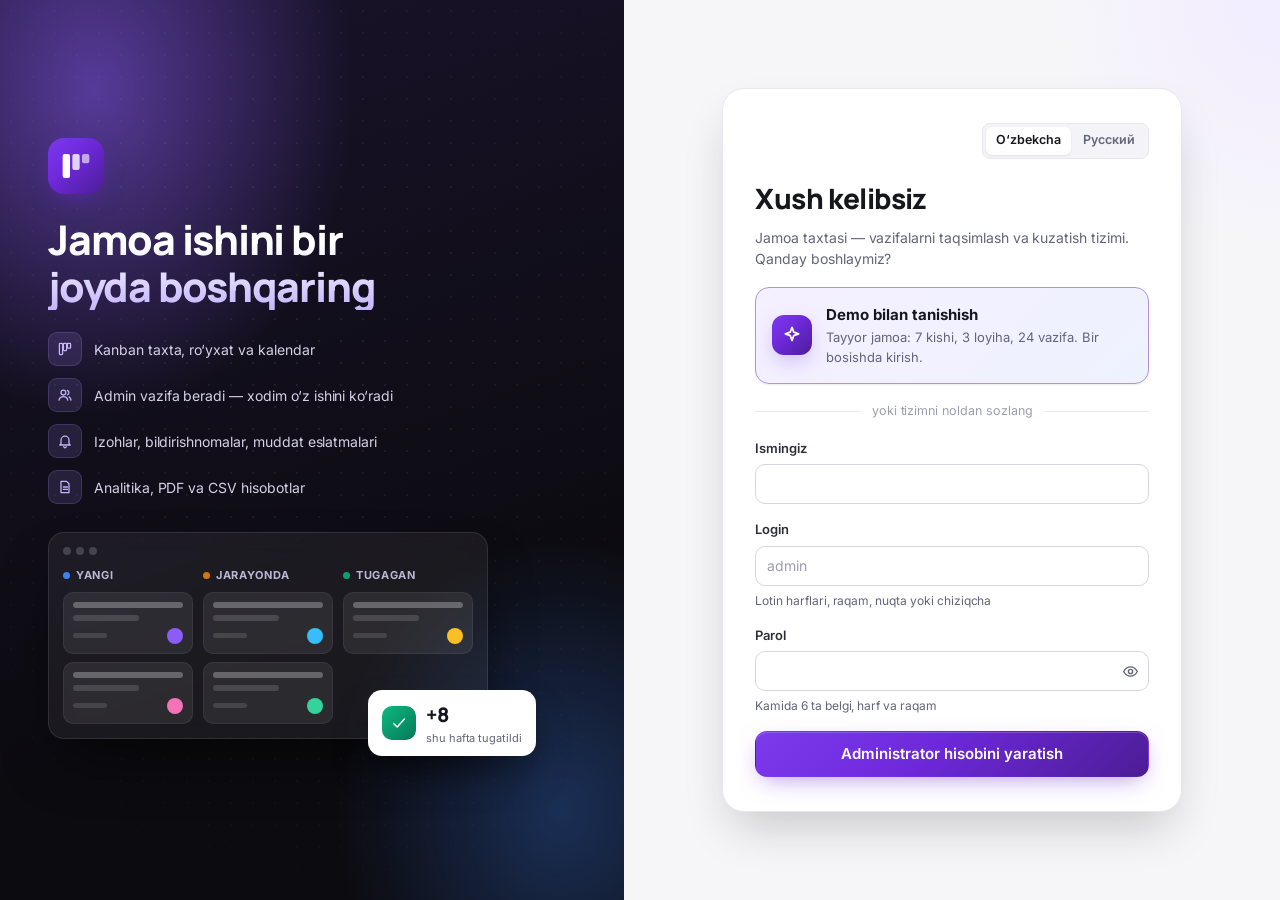
==== commit c583e1ab: "pro 5-bosqich: analitika, hisobotlar, faollik, buyruqlar paneli, sozlamalar + "Grafit" dizayn - Bosh" ====
--- a/index.html
+++ b/index.html
@@ -4,14 +4,16 @@
   <meta charset="utf-8">
   <meta name="viewport" content="width=device-width, initial-scale=1, viewport-fit=cover">
   <meta name="color-scheme" content="light dark">
-  <meta name="theme-color" content="#16286a">
+  <meta name="theme-color" content="#17171d">
   <title>Jamoa taxtasi</title>
   <meta name="description" content="Jamoa vazifalarini boshqarish tizimi: administrator vazifa beradi, xodimlar o‘z ishini kuzatadi.">
-  <link rel="icon" href="data:image/svg+xml,%3Csvg xmlns='http://www.w3.org/2000/svg' viewBox='0 0 24 24'%3E%3Crect width='24' height='24' rx='6' fill='%2316286a'/%3E%3Crect x='4' y='5' width='4' height='14' rx='1' fill='%233b82f6'/%3E%3Crect x='10' y='5' width='4' height='9' rx='1' fill='%23f59e0b'/%3E%3Crect x='16' y='5' width='4' height='5' rx='1' fill='%2322c55e'/%3E%3C/svg%3E">
+  <link rel="icon" href="data:image/svg+xml,%3Csvg xmlns='http://www.w3.org/2000/svg' viewBox='0 0 24 24'%3E%3Crect width='24' height='24' rx='6' fill='%236d28d9'/%3E%3Crect x='4' y='5' width='4' height='14' rx='1' fill='%23fff'/%3E%3Crect x='10' y='5' width='4' height='9' rx='1' fill='%23fff' fill-opacity='.8'/%3E%3Crect x='16' y='5' width='4' height='5' rx='1' fill='%23fff' fill-opacity='.6'/%3E%3C/svg%3E">
+  <link rel="stylesheet" href="css/fonts.css">
   <link rel="stylesheet" href="css/tokens.css">
   <link rel="stylesheet" href="css/components.css">
   <link rel="stylesheet" href="css/layout.css">
   <link rel="stylesheet" href="css/views.css">
+  <link rel="stylesheet" href="css/theme.css">
   <link rel="stylesheet" href="css/print.css" media="print">
 </head>
 <body>
@@ -28,6 +30,7 @@
   <script src="js/core/auth.js"></script>
   <script src="js/core/ui.js"></script>
   <script src="js/core/router.js"></script>
+  <script src="js/core/charts.js"></script>
   <!-- sahifalar -->
   <script src="js/views/auth.js"></script>
   <script src="js/views/task-detail.js"></script>
--- a/css/fonts.css
+++ b/css/fonts.css
@@ -0,0 +1,7 @@
+/* Inter va Manrope (SIL OFL litsenziyasi) — file:// da ishlashi uchun CSS ichiga joylangan. Subsetlar: lotin, lotin-kengaytirilgan, kirill. */
+@font-face{font-family:'Inter';font-style:normal;font-display:swap;font-weight:200 800;src:url([data-uri]) format('woff2');unicode-range:U+0301,U+0400-045F,U+0490-0491,U+04B0-04B1,U+2116;}
+@font-face{font-family:'Inter';font-style:normal;font-display:swap;font-weight:200 800;src:url([data-uri]) format('woff2');unicode-range:U+0100-02BA,U+02BD-02C5,U+02C7-02CC,U+02CE-02D7,U+02DD-02FF,U+0304,U+0308,U+0329,U+1D00-1DBF,U+1E00-1E9F,U+1EF2-1EFF,U+2020,U+20A0-20AB,U+20AD-20C0,U+2113,U+2C60-2C7F,U+A720-A7FF;}
+@font-face{font-family:'Inter';font-style:normal;font-display:swap;font-weight:200 800;src:url([data-uri]) format('woff2');unicode-range:U+0000-00FF,U+0131,U+0152-0153,U+02BB-02BC,U+02C6,U+02DA,U+02DC,U+0304,U+0308,U+0329,U+2000-206F,U+20AC,U+2122,U+2191,U+2193,U+2212,U+2215,U+FEFF,U+FFFD;}
+@font-face{font-family:'Manrope';font-style:normal;font-display:swap;font-weight:200 800;src:url([data-uri]) format('woff2');unicode-range:U+0301,U+0400-045F,U+0490-0491,U+04B0-04B1,U+2116;}
+@font-face{font-family:'Manrope';font-style:normal;font-display:swap;font-weight:200 800;src:url([data-uri]) format('woff2');unicode-range:U+0100-02BA,U+02BD-02C5,U+02C7-02CC,U+02CE-02D7,U+02DD-02FF,U+0304,U+0308,U+0329,U+1D00-1DBF,U+1E00-1E9F,U+1EF2-1EFF,U+2020,U+20A0-20AB,U+20AD-20C0,U+2113,U+2C60-2C7F,U+A720-A7FF;}
+@font-face{font-family:'Manrope';font-style:normal;font-display:swap;font-weight:200 800;src:url([data-uri]) format('woff2');unicode-range:U+0000-00FF,U+0131,U+0152-0153,U+02BB-02BC,U+02C6,U+02DA,U+02DC,U+0304,U+0308,U+0329,U+2000-206F,U+20AC,U+2122,U+2191,U+2193,U+2212,U+2215,U+FEFF,U+FFFD;}
--- a/css/tokens.css
+++ b/css/tokens.css
@@ -1,47 +1,61 @@
-/* "Samarqand" palitrasi: lojuvard (Registon gumbazlari) + oltin urg'u.
-   Uch holat: tizim (prefers-color-scheme), majburiy yorug' [data-theme=light], majburiy qorong'i [data-theme=dark]. */
+/* "Grafit" palitrasi: deyarli qora menyu + binafsha urg'u, neytral kulrang yuzalar.
+   Uch holat: tizim (prefers-color-scheme), majburiy yorug' [data-theme=light], majburiy qorong'i [data-theme=dark].
+   Holat ranglari (new/doing/done) dataviz validatori bilan tekshirilgan: CVD ΔE 8.8, kontrast ≥ 3:1 (ikkala rejim). */
 :root {
-  --bg: #f6f7fb;
+  --bg: #f6f6f9;
   --surface: #ffffff;
-  --surface-2: #f3f5fa;
-  --lane: #eef1f8;
-  --ink: #151b2d;
-  --ink-2: #2b3349;
-  --muted: #636b80;
-  --faint: #9aa1b3;
-  --line: #e3e6ee;
-  --line-strong: #cfd4e0;
-  --hover: #eef1f8;
-  --primary: #1e3a8a;
-  --primary-hover: #172e6e;
-  --primary-soft: #e8edfb;
-  --primary-ink: #1e3a8a;
+  --surface-2: #f4f4f8;
+  --lane: #efeff4;
+  --ink: #16161d;
+  --ink-2: #2e2e3a;
+  --muted: #64647a;
+  --faint: #9d9db0;
+  --line: #e8e8ef;
+  --line-strong: #d7d7e2;
+  --hover: #f1f1f6;
+  --primary: #6d28d9;
+  --primary-hover: #5b21b6;
+  --primary-soft: #f2ecff;
+  --primary-ink: #6d28d9;
   --on-primary: #ffffff;
-  --gold: #c8962e;
-  --gold-soft: #f8efd9;
-  --gold-ink: #8a6418;
-  --side-top: #16286a;
-  --side-bottom: #0f1c48;
-  --side-ink: #ffffff;
-  --side-muted: #c3cdee;
-  --side-hover: rgba(255, 255, 255, .08);
+  --grad: linear-gradient(135deg, #7c3aed 0%, #6d28d9 45%, #4c1d95 100%);
+  --grad-soft: linear-gradient(135deg, #f5f0ff 0%, #eef2ff 100%);
+  --glow: 0 8px 24px -8px rgba(109, 40, 217, .55);
+  --gold: #8b5cf6;
+  --gold-soft: #f2ecff;
+  --gold-ink: #6d28d9;
+  --side-top: #1d1530;
+  --side-bottom: #0e0e12;
+  --side-ink: #f4f4f7;
+  --side-muted: #a3a3b4;
+  --side-hover: rgba(255, 255, 255, .06);
+  --side-accent: #a78bfa;
+  --side-active-bg: linear-gradient(90deg, rgba(167, 139, 250, .22), rgba(167, 139, 250, .06));
+  --side-active-ink: #ffffff;
+  --side-badge-ink: #1a1030;
+  --side-bg:
+    radial-gradient(120% 40% at 0% 0%, rgba(124, 58, 237, .28), transparent 60%),
+    radial-gradient(90% 30% at 100% 100%, rgba(124, 58, 237, .14), transparent 70%),
+    linear-gradient(180deg, #17171d, #0d0d11);
   --new: #3b82f6;
-  --doing: #f59e0b;
-  --done: #22c55e;
-  --new-soft: #e8f0fe;
-  --doing-soft: #fef3e2;
-  --done-soft: #e7f8ee;
+  --doing: #d97706;
+  --done: #0f9f6e;
+  --new-soft: #eaf1fe;
+  --doing-soft: #fdf2e3;
+  --done-soft: #e5f6ef;
   --error: #dc2626;
   --error-soft: #fef2f2;
-  --ok: #15803d;
-  --ok-soft: #e7f8ee;
+  --ok: #047857;
+  --ok-soft: #e5f6ef;
   --warn: #b45309;
-  --warn-soft: #fef3e2;
-  --shadow-sm: 0 1px 2px rgba(21, 27, 45, .06);
-  --shadow: 0 12px 32px rgba(21, 27, 45, .16);
-  --radius: 10px;
-  --radius-sm: 7px;
-  --font: system-ui, -apple-system, "Segoe UI", Roboto, Ubuntu, "Noto Sans", Arial, sans-serif;
+  --warn-soft: #fdf2e3;
+  --shadow-sm: 0 1px 2px rgba(22, 22, 29, .04), 0 1px 3px rgba(22, 22, 29, .04);
+  --shadow-md: 0 1px 2px rgba(22, 22, 29, .04), 0 8px 24px -6px rgba(22, 22, 29, .10);
+  --shadow: 0 24px 48px -12px rgba(22, 22, 29, .22);
+  --radius: 14px;
+  --radius-sm: 9px;
+  --font: "Inter", system-ui, -apple-system, "Segoe UI", Roboto, Ubuntu, "Noto Sans", Arial, sans-serif;
+  --font-display: "Manrope", "Inter", system-ui, sans-serif;
   --mono: ui-monospace, "SFMono-Regular", Menlo, Consolas, monospace;
   color-scheme: light;
 }
@@ -49,25 +63,27 @@
 /* Qorong'i qiymatlar — bir marta yoziladi, ikki selektorga qo'llanadi */
 @media (prefers-color-scheme: dark) {
   :root:not([data-theme="light"]) {
-    --bg: #0b1022; --surface: #131b35; --surface-2: #18213f; --lane: #10172e; --ink: #eef1fb; --ink-2: #d5dbef;
-    --muted: #a3abc6; --faint: #6f789a; --line: #253050; --line-strong: #35416a; --hover: #1b2546;
-    --primary: #93acff; --primary-hover: #b5c6ff; --primary-soft: #1b295a; --primary-ink: #b5c6ff; --on-primary: #0b1022;
-    --gold: #e2b75a; --gold-soft: #3a2e14; --gold-ink: #f0cf86;
-    --side-top: #0e1840; --side-bottom: #070d26;
-    --new-soft: #14244a; --doing-soft: #33260f; --done-soft: #12301f;
-    --error: #f87171; --error-soft: #2a1215; --ok: #4ade80; --ok-soft: #12301f; --warn: #fbbf24; --warn-soft: #33260f;
-    --shadow-sm: 0 1px 2px rgba(0, 0, 0, .3); --shadow: 0 16px 40px rgba(0, 0, 0, .55);
+    --bg: #0b0b0f; --surface: #141419; --surface-2: #1a1a21; --lane: #111116; --ink: #f3f3f7; --ink-2: #d9d9e3;
+    --muted: #a2a2b5; --faint: #6e6e82; --line: #25252e; --line-strong: #33333f; --hover: #1d1d25;
+    --primary: #a78bfa; --primary-hover: #c4b5fd; --primary-soft: #231a3b; --primary-ink: #c4b5fd; --on-primary: #140c26;
+    --grad: linear-gradient(135deg, #8b5cf6 0%, #7c3aed 50%, #5b21b6 100%); --grad-soft: linear-gradient(135deg, #1d1630 0%, #171a2c 100%);
+    --glow: 0 8px 28px -8px rgba(139, 92, 246, .6);
+    --gold: #a78bfa; --gold-soft: #231a3b; --gold-ink: #c4b5fd;
+    --new-soft: #14223f; --doing-soft: #2e2210; --done-soft: #0f2a20;
+    --error: #f87171; --error-soft: #2a1416; --ok: #34d399; --ok-soft: #0f2a20; --warn: #fbbf24; --warn-soft: #2e2210;
+    --shadow-sm: 0 1px 2px rgba(0, 0, 0, .35); --shadow-md: 0 1px 2px rgba(0, 0, 0, .3), 0 10px 28px -8px rgba(0, 0, 0, .6); --shadow: 0 24px 56px -12px rgba(0, 0, 0, .7);
     color-scheme: dark;
   }
 }
 :root[data-theme="dark"] {
-  --bg: #0b1022; --surface: #131b35; --surface-2: #18213f; --lane: #10172e; --ink: #eef1fb; --ink-2: #d5dbef;
-  --muted: #a3abc6; --faint: #6f789a; --line: #253050; --line-strong: #35416a; --hover: #1b2546;
-  --primary: #93acff; --primary-hover: #b5c6ff; --primary-soft: #1b295a; --primary-ink: #b5c6ff; --on-primary: #0b1022;
-  --gold: #e2b75a; --gold-soft: #3a2e14; --gold-ink: #f0cf86;
-  --side-top: #0e1840; --side-bottom: #070d26;
-  --new-soft: #14244a; --doing-soft: #33260f; --done-soft: #12301f;
-  --error: #f87171; --error-soft: #2a1215; --ok: #4ade80; --ok-soft: #12301f; --warn: #fbbf24; --warn-soft: #33260f;
-  --shadow-sm: 0 1px 2px rgba(0, 0, 0, .3); --shadow: 0 16px 40px rgba(0, 0, 0, .55);
+  --bg: #0b0b0f; --surface: #141419; --surface-2: #1a1a21; --lane: #111116; --ink: #f3f3f7; --ink-2: #d9d9e3;
+  --muted: #a2a2b5; --faint: #6e6e82; --line: #25252e; --line-strong: #33333f; --hover: #1d1d25;
+  --primary: #a78bfa; --primary-hover: #c4b5fd; --primary-soft: #231a3b; --primary-ink: #c4b5fd; --on-primary: #140c26;
+  --grad: linear-gradient(135deg, #8b5cf6 0%, #7c3aed 50%, #5b21b6 100%); --grad-soft: linear-gradient(135deg, #1d1630 0%, #171a2c 100%);
+  --glow: 0 8px 28px -8px rgba(139, 92, 246, .6);
+  --gold: #a78bfa; --gold-soft: #231a3b; --gold-ink: #c4b5fd;
+  --new-soft: #14223f; --doing-soft: #2e2210; --done-soft: #0f2a20;
+  --error: #f87171; --error-soft: #2a1416; --ok: #34d399; --ok-soft: #0f2a20; --warn: #fbbf24; --warn-soft: #2e2210;
+  --shadow-sm: 0 1px 2px rgba(0, 0, 0, .35); --shadow-md: 0 1px 2px rgba(0, 0, 0, .3), 0 10px 28px -8px rgba(0, 0, 0, .6); --shadow: 0 24px 56px -12px rgba(0, 0, 0, .7);
   color-scheme: dark;
 }
--- a/css/components.css
+++ b/css/components.css
@@ -58,7 +58,7 @@
 .input-wrap { position: relative; }
 .input-wrap .input { padding-right: 40px; }
 .input-addon { position: absolute; right: 4px; top: 50%; transform: translateY(-50%); }
-.field { display: grid; gap: 6px; min-width: 0; }
+.field { display: grid; gap: 6px; min-width: 0; align-content: start; }
 .field__label { font-size: 13px; font-weight: 600; color: var(--ink-2); }
 .field__opt { font-weight: 400; color: var(--faint); }
 .field__hint { font-size: 12px; color: var(--muted); }
@@ -79,7 +79,7 @@
 /* Rang tanlov */
 .swatches { display: flex; flex-wrap: wrap; gap: 8px; }
 .swatch { width: 28px; height: 28px; border-radius: 50%; border: 2px solid transparent; background: var(--sw); cursor: pointer; box-shadow: inset 0 0 0 2px var(--surface); }
-.swatch[aria-pressed="true"] { border-color: var(--ink); }
+.swatch[aria-pressed="true"], .swatch[aria-checked="true"] { border-color: var(--ink); }
 
 /* ---------- Belgilar ---------- */
 .avatar {
@@ -265,3 +265,4 @@
   *, *::before, *::after { animation: none !important; transition: none !important; scroll-behavior: auto !important; }
   .is-ghost { display: none !important; }
 }
+.avatars .avatar--sm + .avatar--sm { margin-left: -3px; }
--- a/css/layout.css
+++ b/css/layout.css
@@ -6,30 +6,28 @@
 .side {
   --ink: var(--side-ink); --muted: var(--side-muted); --hover: var(--side-hover);
   position: sticky; top: 0; height: 100vh; display: flex; flex-direction: column; gap: 18px; padding: 18px 14px 14px; color: var(--side-ink);
-  background:
-    url("data:image/svg+xml,%3Csvg xmlns='http://www.w3.org/2000/svg' width='44' height='44' viewBox='0 0 44 44'%3E%3Cg fill='none' stroke='%23ffffff' stroke-opacity='.055' stroke-width='1'%3E%3Crect x='14' y='14' width='16' height='16'/%3E%3Crect x='14' y='14' width='16' height='16' transform='rotate(45 22 22)'/%3E%3C/g%3E%3C/svg%3E"),
-    linear-gradient(180deg, var(--side-top), var(--side-bottom));
+  background: var(--side-bg);
   overflow-y: auto;
 }
-.side :focus-visible { outline-color: var(--gold); }
+.side :focus-visible { outline-color: var(--side-accent); }
 .brand { display: flex; align-items: center; gap: 10px; padding: 4px 8px; color: var(--side-ink); text-decoration: none; }
-.brand__mark { width: 30px; height: 30px; display: grid; place-items: center; border-radius: 8px; background: rgba(255, 255, 255, .08); }
+.brand__mark { width: 30px; height: 30px; display: grid; place-items: center; border-radius: 8px; background: var(--side-hover); }
 .brand__mark svg { width: 20px; height: 20px; }
 .m1 { fill: var(--new); } .m2 { fill: var(--doing); } .m3 { fill: var(--done); }
 .brand__text { display: grid; line-height: 1.15; }
 .brand__text b { font-size: 15px; }
-.brand__text small { font-size: 10.5px; font-weight: 700; letter-spacing: .14em; text-transform: uppercase; color: var(--gold); }
+.brand__text small { font-size: 10.5px; font-weight: 700; letter-spacing: .14em; text-transform: uppercase; color: var(--side-accent); }
 .nav ul { list-style: none; margin: 0; padding: 0; display: grid; gap: 2px; }
 .nav a, .side__link {
   display: flex; align-items: center; gap: 11px; padding: 8px 10px; border-radius: 8px; color: var(--side-muted);
   text-decoration: none; font-weight: 600; font-size: 13.5px; transition: background .12s, color .12s;
 }
-.nav a:hover, .side__link:hover { background: var(--side-hover); color: #fff; }
-.nav a[aria-current="page"], .side__link[aria-current="page"] { background: rgba(200, 150, 46, .16); color: #f3d27e; box-shadow: inset 3px 0 0 var(--gold); }
+.nav a:hover, .side__link:hover { background: var(--side-hover); color: var(--side-ink); }
+.nav a[aria-current="page"], .side__link[aria-current="page"] { background: var(--side-active-bg); color: var(--side-active-ink); box-shadow: inset 3px 0 0 var(--side-accent); }
 .nav__label { flex: 1; }
-.nav__badge { min-width: 18px; height: 18px; padding: 0 5px; display: grid; place-items: center; font-size: 11px; font-weight: 700; color: #151b2d; background: var(--gold); border-radius: 9px; }
+.nav__badge { min-width: 18px; height: 18px; padding: 0 5px; display: grid; place-items: center; font-size: 11px; font-weight: 700; color: var(--side-badge-ink); background: var(--side-accent); border-radius: 9px; }
 .side__foot { margin-top: auto; display: grid; gap: 10px; }
-.side__me { display: flex; align-items: center; gap: 10px; padding: 10px; border-radius: 10px; background: rgba(255, 255, 255, .06); }
+.side__me { display: flex; align-items: center; gap: 10px; padding: 10px; border-radius: 10px; background: var(--side-hover); }
 .side__who { display: grid; min-width: 0; line-height: 1.25; }
 .side__who b { font-size: 13px; overflow: hidden; text-overflow: ellipsis; white-space: nowrap; }
 .side__who small { font-size: 11.5px; color: var(--side-muted); overflow: hidden; text-overflow: ellipsis; white-space: nowrap; }
@@ -51,7 +49,7 @@
   background: var(--surface); border: 1px solid var(--line); border-radius: 9px;
 }
 .search-trigger:hover { border-color: var(--line-strong); }
-.search-trigger span { flex: 1; text-align: left; }
+.search-trigger > span:not(.ico) { flex: 1; text-align: left; }
 .search-trigger .ico { width: 16px; height: 16px; }
 .bell { position: relative; }
 .bell__badge { position: absolute; top: 3px; right: 2px; min-width: 17px; height: 17px; padding: 0 4px; display: grid; place-items: center; font-size: 10px; font-weight: 800; color: #151b2d; background: var(--gold); border-radius: 9px; border: 2px solid var(--bg); }
@@ -125,7 +123,7 @@
   .brand__text { display: grid; }
   .nav a, .side__link { justify-content: flex-start; }
   .nav__badge { position: static; }
-  .side__me { background: rgba(255, 255, 255, .06); padding: 10px; }
+  .side__me { background: var(--side-hover); padding: 10px; }
   body.side-open .side { transform: none; box-shadow: var(--shadow); }
   body.side-open .side-scrim { display: block; position: fixed; inset: 0; z-index: 70; background: rgba(11, 16, 34, .45); }
   .topbar { padding: 8px 12px; gap: 6px; min-height: 56px; }
@@ -133,7 +131,7 @@
   .topbar__title h1 { font-size: 16.5px; }
   .topbar__sub { display: none; }
   .search-trigger { width: 40px; padding: 0; justify-content: center; border: 0; background: transparent; color: var(--muted); }
-  .search-trigger span, .search-trigger kbd, .user-btn__name, .user-btn .ico { display: none; }
+  .search-trigger > span:not(.ico), .search-trigger kbd, .user-btn__name, .user-btn .ico { display: none; }
   .user-btn { padding: 0; margin: 0; }
   .view { padding: 16px 14px calc(88px + env(safe-area-inset-bottom, 0px)); }
   .bottom-nav {
--- a/css/views.css
+++ b/css/views.css
@@ -0,0 +1,530 @@
+/* Sahifalar: umumiy sarlavha, filtr paneli, Kanban, vazifa tafsiloti, jadval, kalendar, panel, sozlamalar. */
+
+/* ---------- Sahifa boshi va filtr paneli ---------- */
+.page-head { display: flex; flex-wrap: wrap; align-items: center; justify-content: space-between; gap: 12px 16px; margin-bottom: 16px; }
+.page-head__stats { display: flex; flex-wrap: wrap; align-items: center; gap: 8px 14px; }
+.late-chip { display: inline-flex; align-items: center; gap: 6px; font-weight: 600; color: var(--error); }
+.btn-kbd { margin-left: 4px; color: inherit; background: rgba(255, 255, 255, .14); border-color: rgba(255, 255, 255, .3); }
+.toolbar { display: flex; flex-wrap: wrap; align-items: center; gap: 8px; margin-bottom: 18px; }
+.toolbar__search { position: relative; flex: 1 1 240px; max-width: 340px; }
+.toolbar__search .ico { position: absolute; left: 10px; top: 50%; transform: translateY(-50%); width: 16px; height: 16px; color: var(--faint); pointer-events: none; }
+.toolbar__search .input { padding-left: 34px; }
+.input--sm { height: 34px; font-size: 13px; }
+select.input--sm { width: auto; max-width: 200px; }
+.toolbar .chip { display: inline-flex; align-items: center; gap: 6px; height: 34px; }
+.toolbar .chip .ico { width: 15px; height: 15px; }
+
+/* ---------- Kanban ---------- */
+.kboard { display: grid; grid-template-columns: repeat(3, minmax(0, 1fr)); gap: 16px; align-items: start; }
+.kcol { min-width: 0; padding: 10px; background: var(--lane); border-radius: 12px; transition: box-shadow .15s; }
+.kcol__head { display: flex; align-items: center; justify-content: space-between; padding: 4px 6px 12px; }
+.kcol__head h2 { display: flex; align-items: center; gap: 8px; font-size: 12.5px; font-weight: 700; letter-spacing: .06em; text-transform: uppercase; color: var(--muted); }
+.kcol__count { min-width: 26px; height: 22px; padding: 0 8px; display: grid; place-items: center; font-size: 12px; font-weight: 700; color: var(--ink-2); background: var(--surface); border-radius: 11px; }
+.kcol__list { list-style: none; margin: 0; padding: 0; display: grid; gap: 10px; }
+.kcol__empty { padding: 22px 8px; text-align: center; font-size: 13px; color: var(--faint); border: 1.5px dashed var(--line-strong); border-radius: 10px; }
+.kcol.drop-ok { box-shadow: inset 0 0 0 2px var(--primary); }
+.kcol.drop-no { box-shadow: inset 0 0 0 2px var(--error); animation: shake .26s ease; }
+
+.kcard {
+  position: relative; display: grid; gap: 9px; padding: 12px; background: var(--surface); border: 1px solid var(--line);
+  border-radius: 10px; box-shadow: var(--shadow-sm); transition: border-color .12s, box-shadow .12s, transform .12s;
+}
+.kcard:hover { border-color: var(--line-strong); box-shadow: 0 4px 14px rgba(21, 27, 45, .08); }
+.kcard[draggable="true"] { cursor: grab; }
+.kcard.is-dragging { opacity: .45; }
+.kcard.is-late { border-left: 3px solid var(--error); }
+.kcard.just-added { animation: card-in .26s ease, flash 1s ease; }
+.kcard__open { position: absolute; inset: 0; z-index: 0; padding: 0; background: transparent; border: 0; border-radius: 10px; cursor: pointer; }
+.kcard__open:focus-visible { outline-offset: 1px; }
+.kcard > *:not(.kcard__open) { position: relative; z-index: 1; pointer-events: none; }
+.kcard .kcard__acts, .kcard .kcard__acts * { pointer-events: auto; }
+.kcard__top { display: flex; align-items: center; justify-content: space-between; gap: 8px; min-height: 18px; }
+.kcard__title { font-weight: 600; line-height: 1.4; overflow-wrap: anywhere; color: var(--ink); }
+.kcol--done .kcard__title { color: var(--muted); }
+.tags { display: flex; flex-wrap: wrap; gap: 4px; }
+.kcard__progress { display: flex; align-items: center; gap: 8px; font-size: 11.5px; color: var(--muted); }
+.kcard__progress .bar { flex: 1; height: 4px; }
+.kcard__meta { display: flex; flex-wrap: wrap; align-items: center; gap: 6px 10px; min-height: 26px; }
+.kcard__due, .kcard__count { display: inline-flex; align-items: center; gap: 4px; font-size: 12px; font-weight: 600; color: var(--muted); }
+.kcard__due .ico, .kcard__count .ico { width: 14px; height: 14px; }
+.kcard__due.is-late { color: var(--error); }
+.kcard__due.is-soon { color: var(--warn); }
+.kcard__acts { display: flex; gap: 4px; margin-left: auto; }
+.move {
+  display: inline-flex; align-items: center; gap: 4px; height: 26px; padding: 0 8px; font-size: 12px; font-weight: 600; cursor: pointer; white-space: nowrap;
+  color: var(--ink-2); background: var(--surface); border: 1px solid var(--line); border-radius: 6px;
+}
+.move:hover { background: var(--hover); }
+.move .ico { width: 13px; height: 13px; }
+.move--fwd { color: var(--primary-ink); background: var(--primary-soft); border-color: transparent; }
+.move--fwd:hover { border-color: var(--primary); background: var(--primary-soft); }
+.move--back { padding: 0 6px; }
+.quick-add { margin-top: 10px; }
+.quick-add .input { background: transparent; border-style: dashed; }
+.quick-add .input:focus-visible { background: var(--surface); border-style: solid; }
+.tabs { display: none; }
+
+/* ---------- Vazifa tafsiloti ---------- */
+.td { display: grid; gap: 20px; }
+.td__head { display: grid; gap: 8px; }
+.td__title { font-size: 21px; font-weight: 750; line-height: 1.3; overflow-wrap: anywhere; }
+.td__status { display: flex; flex-wrap: wrap; align-items: center; gap: 8px; }
+.seg-ctl--status button { height: 32px; }
+.td-meta { display: grid; gap: 10px; margin: 0; padding: 14px; background: var(--surface-2); border-radius: 10px; }
+.td-meta__row { display: grid; grid-template-columns: 110px minmax(0, 1fr); gap: 12px; align-items: center; }
+.td-meta dt { font-size: 12.5px; color: var(--muted); }
+.td-meta dd { margin: 0; font-weight: 500; display: flex; flex-wrap: wrap; align-items: center; gap: 4px; }
+.td-due { display: inline-flex; align-items: center; gap: 6px; }
+.td-due .ico { width: 15px; height: 15px; color: var(--muted); }
+.td-due.is-late { color: var(--error); font-weight: 700; } .td-due.is-late .ico { color: var(--error); }
+.td-due.is-soon { color: var(--warn); font-weight: 700; }
+.td__sec { display: grid; gap: 10px; }
+.td__sec h4 { font-size: 13px; font-weight: 700; text-transform: uppercase; letter-spacing: .05em; color: var(--muted); }
+.td__sec-head { display: flex; align-items: center; justify-content: space-between; }
+.td__desc { white-space: pre-wrap; line-height: 1.6; color: var(--ink-2); }
+.cl { list-style: none; margin: 0; padding: 0; display: grid; gap: 6px; }
+.cl .check { align-items: flex-start; }
+.cl .check input { margin-top: 2px; }
+.cl .check.is-done span { color: var(--faint); text-decoration: line-through; }
+.cl-edit { list-style: none; margin: 0 0 6px; padding: 0; display: grid; gap: 6px; }
+.cl-edit li { display: flex; align-items: center; gap: 8px; }
+.cl-edit input[type="checkbox"] { width: 16px; height: 16px; accent-color: var(--primary); f